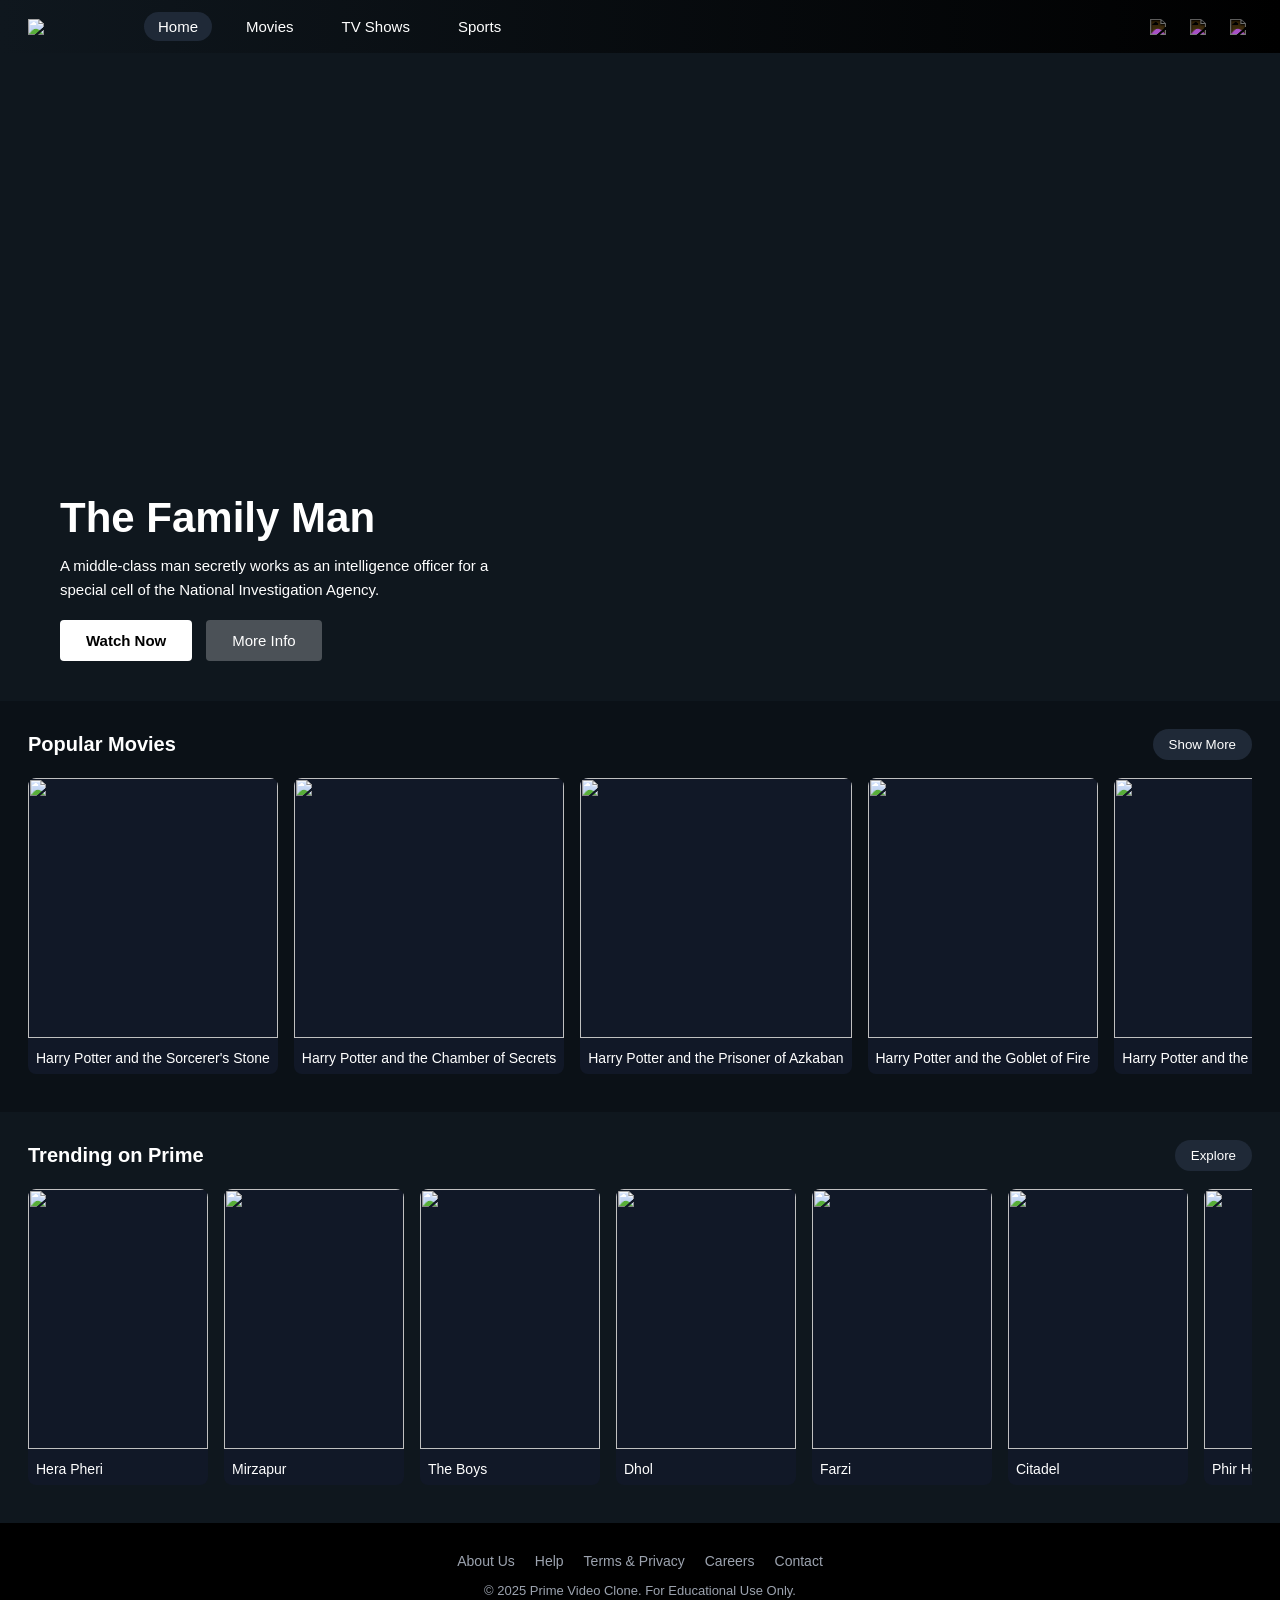
==== index.html @ d3ed19dc "made some minor changes" ====
<!DOCTYPE html>
<html lang="en">
<head>
<meta charset="UTF-8">
<meta name="viewport" content="width=device-width, initial-scale=1.0">
<title>Prime Video Clone</title>
<link rel="stylesheet"href="style.css">
</head>

<body>

<!-- Is code mai sara kaam Navbar ka hua hai  -->
<nav class="navbar">
    <div class="left-nav">
        <img src="https://upload.wikimedia.org/wikipedia/commons/f/f1/Prime_Video.png" class="logo">
        <div class="nav-menu">
            <a class="nav-link active">Home</a>
            <a class="nav-link">Movies</a>
            <a class="nav-link">TV Shows</a>
            <a class="nav-link">Sports</a>
        </div>
    </div>

    <div class="navbar-icons">
        <img src="https://cdn-icons-png.flaticon.com/512/622/622669.png" class="icon">
        <img src="https://cdn-icons-png.flaticon.com/512/2311/2311524.png" class="icon">
        <img src="https://cdn-icons-png.flaticon.com/512/149/149071.png" class="icon">
    </div>
</nav>

<!-- Yahan Par hero scroll ka add kiya gaya hai -->
<section class="hero-scroll">

    <!-- 1 hero -->
    <div class="hero hero-1">
        <div class="hero-overlay">
            <h1>The Family Man</h1>
            <p>
                A middle-class man secretly works as an intelligence officer
                for a special cell of the National Investigation Agency.
            </p>
            <div class="hero-buttons">
                <button class="primary">Watch Now</button>
                <button class="secondary">More Info</button>
            </div>
        </div>
    </div>

    <!-- 2 hero -->
    <div class="hero hero-2">
        <div class="hero-overlay">
            <h1>Paatal Lok</h1>
            <p>
                A down-and-out cop lands the case of a lifetime when four suspects
                are nabbed in an assassination attempt.
            </p>
            <div class="hero-buttons">
                <button class="primary">Watch Now</button>
                <button class="secondary">More Info</button>
            </div>
        </div>
    </div>

    <!-- 3 hero -->
    <div class="hero hero-3">
        <div class="hero-overlay">
            <h1>Harry Potter</h1>
            <p>
                An orphaned boy enrolls in a school of wizardry where he learns
                the truth about himself and his destiny.
            </p>
            <div class="hero-buttons">
                <button class="primary">Watch Now</button>
                <button class="secondary">More Info</button>
            </div>
        </div>
    </div>

</section>

<!--  Yahan se movies jo cards vale hain student card jaise unko add kiya hai  -->
<section class="movies-section">

    <div class="section-header">
        <h2>Popular Movies</h2>
        <button class="show-more">Show More</button>
    </div>

    <div class="movie-row">

        <!-- Harry Potter Series meri favourite movie ko toh add karna hi hai -->
        <div class="movie-card">
            <img src="https://upload.wikimedia.org/wikipedia/en/7/7a/Harry_Potter_and_the_Philosopher%27s_Stone_banner.jpg">
            <span>Harry Potter and the Sorcerer's Stone</span>
        </div>

        <div class="movie-card">
            <img src="https://upload.wikimedia.org/wikipedia/en/c/c0/Harry_Potter_and_the_Chamber_of_Secrets_movie.jpg">
            <span>Harry Potter and the Chamber of Secrets</span>
        </div>

        <div class="movie-card">
            <img src="https://upload.wikimedia.org/wikipedia/en/1/18/Harry_Potter_and_the_Prisoner_of_Azkaban_film_poster.jpg">
            <span>Harry Potter and the Prisoner of Azkaban</span>
        </div>

        <div class="movie-card">
            <img src="https://upload.wikimedia.org/wikipedia/en/c/c9/Harry_Potter_and_the_Goblet_of_Fire_Poster.jpg">
            <span>Harry Potter and the Goblet of Fire</span>
        </div>

        <div class="movie-card">
            <img src="https://upload.wikimedia.org/wikipedia/en/e/e7/Harry_Potter_and_the_Order_of_the_Phoenix_poster.jpg">
            <span>Harry Potter and the Order of the Phoenix</span>
        </div>

        <div class="movie-card">
            <img src="https://upload.wikimedia.org/wikipedia/en/3/3f/Harry_Potter_and_the_Half-Blood_Prince_poster.jpg">
            <span>Harry Potter and the Half-Blood Prince</span>
        </div>

        <div class="movie-card">
            <img src="https://upload.wikimedia.org/wikipedia/en/2/2d/Harry_Potter_and_the_Deathly_Hallows_%E2%80%93_Part_1.jpg">
            <span>Harry Potter and the Deathly Hallows 1</span>
        </div>

    <div class="movie-card">
            <img src="https://upload.wikimedia.org/wikipedia/en/d/df/Harry_Potter_and_the_Deathly_Hallows_%E2%80%93_Part_2.jpg">
            <span>Harry Potter and the Deathly Hallows 2</span>
        </div>

        <!-- Lord of the Rings ye soch raha hun dekhne ko or kuch samj nhi aaya isiliye isko add kar diye -->
        <div class="movie-card">
            <img src="https://upload.wikimedia.org/wikipedia/en/f/fb/Lord_Rings_Fellowship_Ring.jpg">
            <span>The Fellowship of the Ring</span>
        </div>

        <div class="movie-card">
            <img src="https://upload.wikimedia.org/wikipedia/en/a/a1/The_Two_Towers_cover.gif">
            <span>The Two Towers</span>
        </div>

        <div class="movie-card">
            <img src="https://upload.wikimedia.org/wikipedia/en/4/48/Lord_Rings_Return_King.jpg">
            <span>The Return of the King</span>
        </div>

        <div class="movie-card">
            <img src="https://upload.wikimedia.org/wikipedia/en/b/b3/The_Hobbit-_An_Unexpected_Journey.jpeg">
            <span>The Hobbit: An Unexpected Journey</span>
        </div>

    </div>
</section>
<!--  Yahan par trending movie vala add hai code  -->
<section class="movies-section">

    <div class="section-header">
        <h2>Trending on Prime</h2>
        <button class="show-more">Explore</button>
    </div>

    <div class="movie-row">

        <div class="movie-card">
            <img src="https://upload.wikimedia.org/wikipedia/id/5/51/Hera_Pheri_%28poster%29.jpg">
            <span>Hera Pheri</span>
        </div>

        <div class="movie-card">
            <img src="https://encrypted-tbn0.gstatic.com/images?q=tbn:ANd9GcTSgGm6sHhV0Q0McDY_aMxghWZVz_lv9M16Uw&s">
            <span>Mirzapur</span>
        </div>

        <div class="movie-card">
            <img src="https://upload.wikimedia.org/wikipedia/en/thumb/1/14/The_Boys_Season_2.jpg/250px-The_Boys_Season_2.jpg">
            <span>The Boys</span>
        </div>

        <div class="movie-card">
            <img src="https://upload.wikimedia.org/wikipedia/en/2/20/Dhol1.jpg">
            <span>Dhol</span>
        </div>

        <div class="movie-card">
            <img src="https://upload.wikimedia.org/wikipedia/en/d/d2/Farzi.jpeg">
            <span>Farzi</span>
        </div>

        <div class="movie-card">
            <img src="https://upload.wikimedia.org/wikipedia/en/e/e9/Citadel_Amazon_TV_Show_Promotional_Poster_v2.jpg">
            <span>Citadel</span>
        </div>
        <div class="movie-card">
            <img src="https://upload.wikimedia.org/wikipedia/en/3/3a/Still-phir-hera-phir.jpg">
            <span>Phir Hera Pheri</span>
        </div>

<div class="movie-card">
    <img src="https://upload.wikimedia.org/wikipedia/en/4/4c/The_Night_Manager_%28Indian_TV_series%29.jpg">
    <span>The Night Manager</span>
</div>

<div class="movie-card">
    <img src="https://upload.wikimedia.org/wikipedia/en/5/5c/Inside_Edge.jpeg">
    <span>Inside Edge</span>
</div>

<div class="movie-card">
    <img src="https://encrypted-tbn0.gstatic.com/images?q=tbn:ANd9GcTYKkWEEfLd3EkQur0xLGM2RDwYb7VWvTjAUg&s">
    <span>Made in Heaven</span>
</div>

<div class="movie-card">
    <img src="https://upload.wikimedia.org/wikipedia/en/thumb/d/df/3_idiots_poster.jpg/250px-3_idiots_poster.jpg">
    <span>3 Idiots</span>
</div>

<div class="movie-card">
    <img src="https://upload.wikimedia.org/wikipedia/en/b/b4/Taare_Zameen_Par_Like_Stars_on_Earth_poster.png">
    <span>Taare Zameen Par</span>
</div>


    </div>
</section>

<!-- Yahan par footer hai jaise contact me or baki sab isme abhi or add karunga jada abhi samjh aa nhi raha ki kya add karu  -->
<footer class="footer">

    <div class="footer-links">
        <a href="#">About Us</a>
        <a href="#">Help</a>
        <a href="#">Terms & Privacy</a>
        <a href="#">Careers</a>
        <a href="#">Contact</a>
    </div>

    <p class="footer-text">
        &copy; 2025 Prime Video Clone. For Educational Use Only.
    </p>

</footer>


</body>
</html>
---- style.css ----
*{
    margin:0;
    padding:0;
    box-sizing:border-box;
    font-family:Arial, Helvetica, sans-serif;
}

/* ye css part navbar ke liye hi sara kuch karunga */
.navbar{
    display:flex;
    justify-content:space-between;
    align-items:center;
    padding:12px 28px;
    background:linear-gradient(to right,#0f171e,#000);
}

.left-nav{
    display:flex;
    align-items:center;
    gap:26px;
}

.logo{
    width:90px;
}

.nav-menu{
    display:flex;
    gap:20px;
}

.nav-link{
    color:white;
    text-decoration:none;
    padding:6px 14px;
    border-radius:20px;
    font-size:15px;
}
.nav-link.active{
    background-color: #1f2937;
}

:hover.nav-link,nav-link.active{
    background: whitesmoke;
    cursor: pointer;
    color: black;
}

.navbar-icons{
    display:flex;
    gap:18px;
}

.icon{
    width:22px;
    filter:invert(100%);
}

/* ye jo scroll menu add hai hero banner mai */
.hero-scroll{
    display:flex;
    overflow-x:auto;
    scroll-snap-type:x mandatory;
    scroll-behavior:smooth;
}

.hero-scroll::-webkit-scrollbar{
    display:none;
}

/* ye hero banner ke liye edited hai */
.hero{
    min-width:100vw;
    height:72vh;

    background-repeat:no-repeat;
    background-size:contain;          
    background-position:center;
    background-color:#0f171e;

    display:flex;                     
    align-items:flex-end;

    scroll-snap-align:start;
}

/* yaha par hero ke liye image added hai  */
.hero-1{
    background-image:url("https://tva.onscreenasia.com/wp-content/uploads/2025/11/Poster-2-The-Family-Man-S3-Trailer-Launch-Nov-7.jpg");
}
.hero-2{
    background-image:url("paatal.jpg");
}
.hero-3{
    background-image:url("https://wallpapercat.com/w/full/e/c/6/132554-1920x1080-desktop-full-hd-harry-potter-background-photo.jpg");
}

/* ye hero banner ke upar jo buttons or texts aa rahe hain vo sab hai yahan par */
.hero-overlay{
    width:100%;
    max-width:45%;
    padding:40px 60px;
    color:white;

    background:linear-gradient(
        to right,
        rgba(15,23,30,0.95),
        rgba(15,23,30,0.65),
        rgba(15,23,30,0.30),
        transparent
    );
}

.hero-overlay h1{
    font-size:42px;
    margin-bottom:12px;
}

.hero-overlay p{
    font-size:15px;
    line-height:1.6;
    margin-bottom:18px;
}

/* ye kaam button ke liye hai  */
.hero-buttons{
    display:flex;
    gap:14px;
}

.hero-buttons button{
    padding:12px 26px;
    font-size:15px;
    border:none;
    border-radius:4px;
    cursor:pointer;
}

.primary{
    background:white;
    color:black;
    font-weight:600;
}

.secondary{
    background:rgba(255,255,255,0.25);
    color:white;
}

/* yahan se responsive hoga jo mobile view mai added dikhega  */
@media(max-width:768px){

    .nav-menu{
        display:none;
    }

    .hero{
        height:48vh;
    }

    .hero-overlay{
        max-width:100%;
        padding:14px 16px;
        background:linear-gradient(
            to top,
            rgba(15,23,30,0.95),
            rgba(15,23,30,0.6),
            transparent
        );
    }

    .hero-overlay h1{
        font-size:24px;
    }

    .hero-overlay p{
        font-size:13px;
    }

    .hero-buttons button{
        padding:8px 14px;
        font-size:13px;
    }
}
/* ye sab movie vala part rahega  */

.movies-section{
    background:#0f171e;
    padding:28px;
    color:white;
}

.section-header{
    display:flex;
    justify-content:space-between;
    align-items:center;
    margin-bottom:18px;
}

.section-header h2{
    font-size:20px;
}

.show-more{
    background:#1f2937;
    color:white;
    border:none;
    padding:8px 16px;
    border-radius:20px;
    cursor:pointer;
}

.movie-row{
    display:flex;
    gap:16px;
    overflow-x:auto;
    padding-bottom:10px;
}

.movie-row::-webkit-scrollbar{
    display:none;
}

.movie-card{
    min-width:180px;
    background:#111827;
    border-radius:8px;
    overflow:hidden;
    flex-shrink:0;
}

.movie-card img{
    width:100%;
    height:260px;
    object-fit:cover;
}

.movie-card span{
    display:block;
    padding:8px;
    font-size:14px;
}

/* fir bhule hue part yaad aa gaye unke liye naya mobile ka media use kar ke part likunga yahan par  */

@media(max-width:768px){

    .section-header{
        flex-direction:column;
        align-items:flex-start;
        gap:10px;
    }

    .movie-row{
        display:grid;
        grid-template-columns:repeat(2,1fr);
        gap:12px;
        overflow:visible;
    }

    .movie-card{
        min-width:unset;
    }

    .movie-card img{
        height:200px;
    }
}
/* ab ye sara jo niche about or baki sab hai unke liye css hoga yahan par  */

.footer{
    background:#000;
    padding:30px 20px;
    text-align:center;
    color:#9ca3af;
}

.footer-links{
    display:flex;
    justify-content:center;
    gap:20px;
    flex-wrap:wrap;
    margin-bottom:14px;
}

.footer-links a{
    color:#9ca3af;
    text-decoration:none;
    font-size:14px;
    transition:color 0.3s ease;
}

.footer-links a:hover{
    color:#ffffff;
}

.footer-text{
    font-size:13px;
}
 /* movie vale jo card banaya hun unka hover add karna bhul gaya tha vo edhar hoga  */

.movie-card{
    transition:transform 0.3s ease, box-shadow 0.3s ease;
}

.movie-card:hover{
    transform:scale(1.08);
    box-shadow:0 10px 30px rgba(0,0,0,0.6);
    z-index:5;
}

.movie-card span{
    transition:background 0.3s ease;
}

.movie-card:hover span{
    background:#000;
}
/* ye button ka hover hai yahan par  */

.primary:hover{
    background:#000;
    color:#fff;
}

.secondary:hover{
    background:#000;
}
@media(max-width:768px){
    .footer-links{
        gap:12px;
    }
}
/* trending mai thoding si change hai halka edit  */  

.movies-section:nth-of-type(2) {
    background:#0b1117;
}
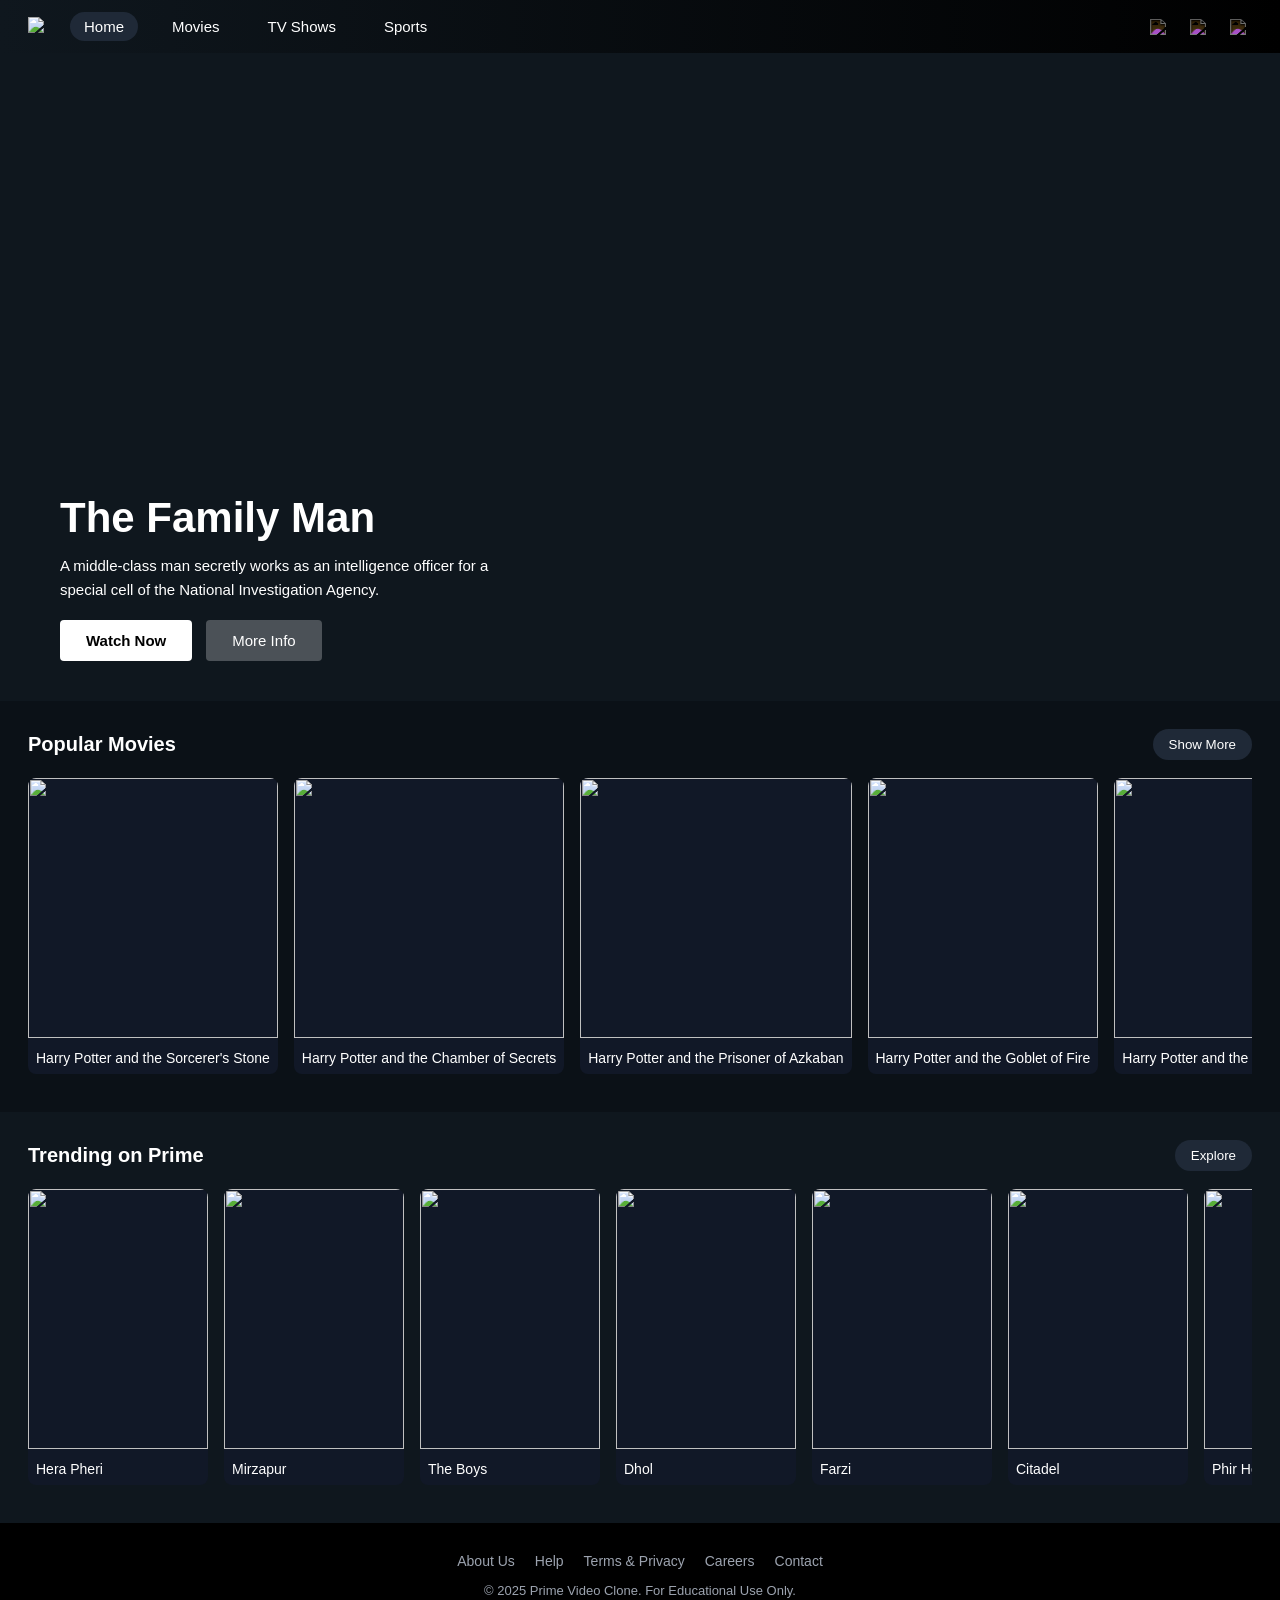
==== commit df1dd7b1: "added movie links" ====
--- a/index.html
+++ b/index.html
@@ -12,7 +12,7 @@
 <!-- Is code mai sara kaam Navbar ka hua hai  -->
 <nav class="navbar">
     <div class="left-nav">
-        <img src="https://upload.wikimedia.org/wikipedia/commons/f/f1/Prime_Video.png" class="logo">
+       <a href="https://www.amazon.com/gp/video/storefront"><img src="https://upload.wikimedia.org/wikipedia/commons/f/f1/Prime_Video.png" class="logo"></a>
         <div class="nav-menu">
             <a class="nav-link active">Home</a>
             <a class="nav-link">Movies</a>
@@ -75,6 +75,19 @@
             </div>
         </div>
     </div>
+   <div class="hero hero-4">
+    <div class="hero-overlay">
+        <h1>Stranger Things</h1>
+        <p></p>
+            A group of kids in a small town discover supernatural events
+            and government conspiracies.
+        </p>
+        <div class="hero-buttons">
+            <button class="primary">Watch Now</button>
+            <button class="secondary">More Info</button>
+        </div>
+    </div>
+   </div>
 
 </section>
 
@@ -90,63 +103,63 @@
 
         <!-- Harry Potter Series meri favourite movie ko toh add karna hi hai -->
         <div class="movie-card">
-            <img src="https://upload.wikimedia.org/wikipedia/en/7/7a/Harry_Potter_and_the_Philosopher%27s_Stone_banner.jpg">
+          <a href="https://www.primevideo.com/detail/Harry-Potter-and-the-Sorcerers-Stone/0JXM9K5QSXG0X1O6M4CHGIYACB"> <img src="https://upload.wikimedia.org/wikipedia/en/7/7a/Harry_Potter_and_the_Philosopher%27s_Stone_banner.jpg"></a>
             <span>Harry Potter and the Sorcerer's Stone</span>
         </div>
 
         <div class="movie-card">
-            <img src="https://upload.wikimedia.org/wikipedia/en/c/c0/Harry_Potter_and_the_Chamber_of_Secrets_movie.jpg">
+           <a href="https://www.primevideo.com/detail/Harry-Potter-and-the-Chamber-of-Secrets/0SLPZNFKIYWDIUSNY78Y1RK4TW"> <img src="https://upload.wikimedia.org/wikipedia/en/c/c0/Harry_Potter_and_the_Chamber_of_Secrets_movie.jpg"></a>
             <span>Harry Potter and the Chamber of Secrets</span>
         </div>
 
         <div class="movie-card">
-            <img src="https://upload.wikimedia.org/wikipedia/en/1/18/Harry_Potter_and_the_Prisoner_of_Azkaban_film_poster.jpg">
+           <a href="https://www.primevideo.com/detail/Harry-Potter-and-the-Prisoner-of-Azkaban/0O76EJ1MXDUQDTJV8IF40WA49C"> <img src="https://upload.wikimedia.org/wikipedia/en/1/18/Harry_Potter_and_the_Prisoner_of_Azkaban_film_poster.jpg"></a>
             <span>Harry Potter and the Prisoner of Azkaban</span>
         </div>
 
         <div class="movie-card">
-            <img src="https://upload.wikimedia.org/wikipedia/en/c/c9/Harry_Potter_and_the_Goblet_of_Fire_Poster.jpg">
+          <a href="https://www.primevideo.com/detail/Harry-Potter-and-the-Goblet-of-Fire/0U8DDDTTE7YEBHTSN7OYXN0BWR"> <img src="https://upload.wikimedia.org/wikipedia/en/c/c9/Harry_Potter_and_the_Goblet_of_Fire_Poster.jpg"></a>
             <span>Harry Potter and the Goblet of Fire</span>
         </div>
 
         <div class="movie-card">
-            <img src="https://upload.wikimedia.org/wikipedia/en/e/e7/Harry_Potter_and_the_Order_of_the_Phoenix_poster.jpg">
+           <a href="https://www.primevideo.com/detail/Harry-Potter-and-the-Order-of-the-Phoenix/0JXM9K5QSXG0X1O6M4CHGIYACB"> <img src="https://upload.wikimedia.org/wikipedia/en/e/e7/Harry_Potter_and_the_Order_of_the_Phoenix_poster.jpg"></a>
             <span>Harry Potter and the Order of the Phoenix</span>
         </div>
 
         <div class="movie-card">
-            <img src="https://upload.wikimedia.org/wikipedia/en/3/3f/Harry_Potter_and_the_Half-Blood_Prince_poster.jpg">
+          <a href="https://www.primevideo.com/detail/Harry-Potter-and-the-Half-Blood-Prince/0JXM9K5QSXG0X1O6M4CHGIYACB"> <img src="https://upload.wikimedia.org/wikipedia/en/3/3f/Harry_Potter_and_the_Half-Blood_Prince_poster.jpg"></a>
             <span>Harry Potter and the Half-Blood Prince</span>
         </div>
 
         <div class="movie-card">
-            <img src="https://upload.wikimedia.org/wikipedia/en/2/2d/Harry_Potter_and_the_Deathly_Hallows_%E2%80%93_Part_1.jpg">
+           <a href="https://www.primevideo.com/detail/Harry-Potter-And-The-Deathly-Hallows---Part-1/0N4SXOJTJ2MHYF5FP83P84G7RL"> <img src="https://upload.wikimedia.org/wikipedia/en/2/2d/Harry_Potter_and_the_Deathly_Hallows_%E2%80%93_Part_1.jpg"></a>
             <span>Harry Potter and the Deathly Hallows 1</span>
         </div>
 
     <div class="movie-card">
-            <img src="https://upload.wikimedia.org/wikipedia/en/d/df/Harry_Potter_and_the_Deathly_Hallows_%E2%80%93_Part_2.jpg">
+          <a href="https://www.primevideo.com/detail/Harry-Potter-And-The-Deathly-Hallows---Part-2/0N4SXOJTJ2MHYF5FP83P84G7RL"> <img src="https://upload.wikimedia.org/wikipedia/en/d/df/Harry_Potter_and_the_Deathly_Hallows_%E2%80%93_Part_2.jpg"></a>
             <span>Harry Potter and the Deathly Hallows 2</span>
         </div>
 
         <!-- Lord of the Rings ye soch raha hun dekhne ko or kuch samj nhi aaya isiliye isko add kar diye -->
         <div class="movie-card">
-            <img src="https://upload.wikimedia.org/wikipedia/en/f/fb/Lord_Rings_Fellowship_Ring.jpg">
+           <a href="https://www.primevideo.com/detail/Lord-of-the-Rings-The-Fellowship-of-the-Ring/0JXM9K5QSXG0X1O6M4CHGIYACB"> <img src="https://upload.wikimedia.org/wikipedia/en/f/fb/Lord_Rings_Fellowship_Ring.jpg"></a>
             <span>The Fellowship of the Ring</span>
         </div>
 
         <div class="movie-card">
-            <img src="https://upload.wikimedia.org/wikipedia/en/a/a1/The_Two_Towers_cover.gif">
+           <a href="https://www.primevideo.com/detail/The-Lord-of-the-Rings-The-Two-Towers/0OSAJRJAW5BHY843QHALJZFUTX"><img src="https://upload.wikimedia.org/wikipedia/en/a/a1/The_Two_Towers_cover.gif"></a>
             <span>The Two Towers</span>
         </div>
 
         <div class="movie-card">
-            <img src="https://upload.wikimedia.org/wikipedia/en/4/48/Lord_Rings_Return_King.jpg">
+          <a href="https://www.primevideo.com/detail/The-Lord-of-the-Rings-The-Return-of-the-King/0NSGBFYAQDZQKEC8BBWKT8GILJ"> <img src="https://upload.wikimedia.org/wikipedia/en/4/48/Lord_Rings_Return_King.jpg"></a>
             <span>The Return of the King</span>
         </div>
 
         <div class="movie-card">
-            <img src="https://upload.wikimedia.org/wikipedia/en/b/b3/The_Hobbit-_An_Unexpected_Journey.jpeg">
+           <a href="https://www.primevideo.com/detail/The-Hobbit-An-Unexpected-Journey/0RZDRRR46MYHPSQE8MNH0HQKZ8"> <img src="https://upload.wikimedia.org/wikipedia/en/b/b3/The_Hobbit-_An_Unexpected_Journey.jpeg"></a>
             <span>The Hobbit: An Unexpected Journey</span>
         </div>
 
@@ -225,7 +238,7 @@
     </div>
 </section>
 
-<!-- Yahan par footer hai jaise contact me or baki sab isme abhi or add karunga jada abhi samjh aa nhi raha ki kya add karu  -->
+<!-- Yahan par footer hai jaise contact me or baki sab isme abhi or add karunga jada abhi samjh aa nhi raha ki kya add karu -->
 <footer class="footer">
 
     <div class="footer-links">
--- a/style.css
+++ b/style.css
@@ -93,6 +93,9 @@
 }
 .hero-3{
     background-image:url("https://wallpapercat.com/w/full/e/c/6/132554-1920x1080-desktop-full-hd-harry-potter-background-photo.jpg");
+}
+.hero-4{
+     background-image:url(https://imgs.search.brave.com/aNgLEC7PIFEDNPk4NkmLKqIiJU1OoALnT8t5gAN66Hw/rs:fit:860:0:0:0/g:ce/aHR0cHM6Ly93YWxs/cGFwZXJjYXQuY29t/L3cvZnVsbC8xLzgv/OC8xMjQxNTEtMTky/MHgxMDgwLWRlc2t0/b3AtZnVsbC1oZC1z/dHJhbmdlci10aGlu/Z3MtYmFja2dyb3Vu/ZC1pbWFnZS5qcGc) 
 }
 
 /* ye hero banner ke upar jo buttons or texts aa rahe hain vo sab hai yahan par */
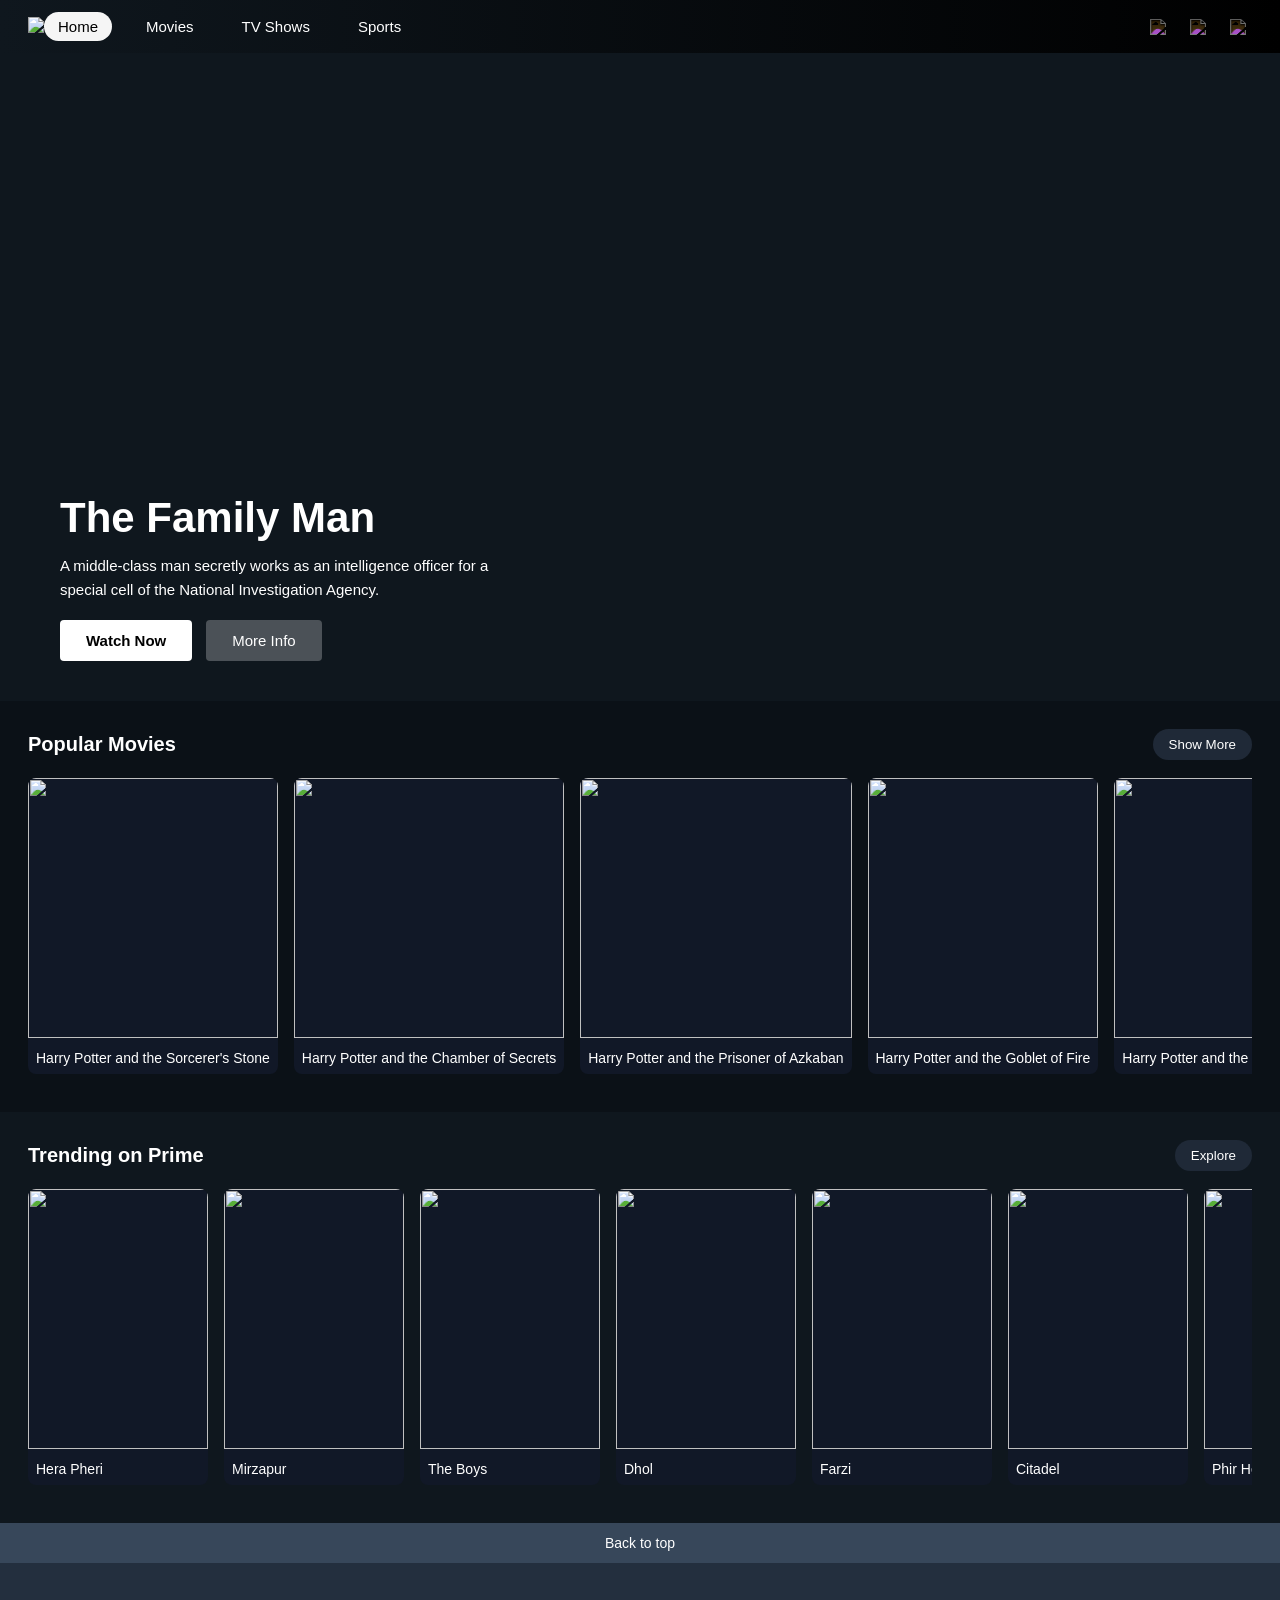
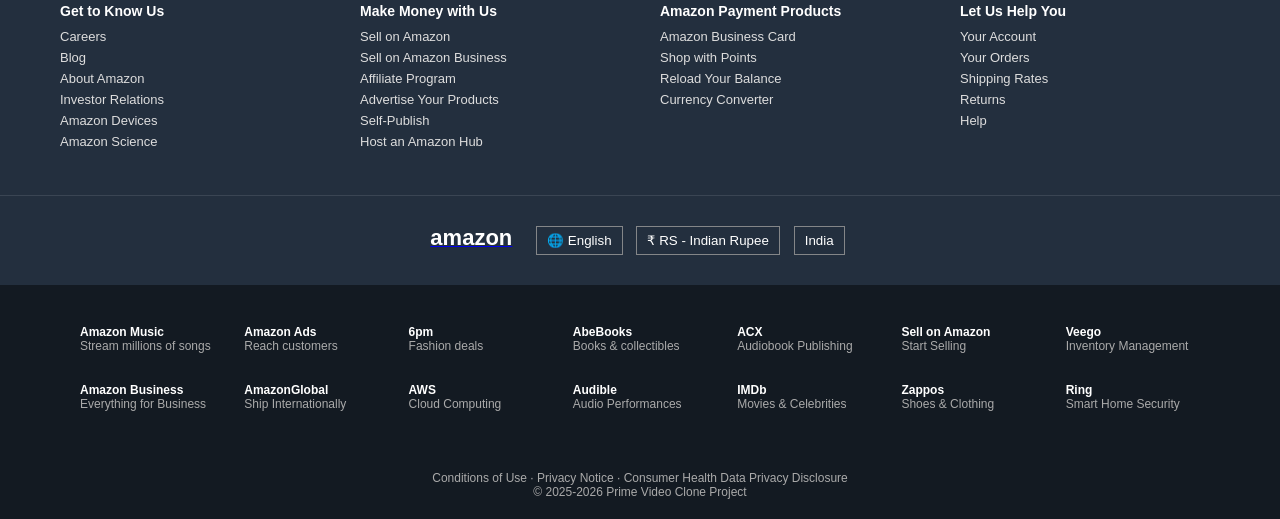
==== commit 087eb8bd: "Almost the site is complete which I have clonned now in future in finding something I will edit acco" ====
--- a/index.html
+++ b/index.html
@@ -11,22 +11,36 @@
 
 <!-- Is code mai sara kaam Navbar ka hua hai  -->
 <nav class="navbar">
-    <div class="left-nav">
-       <a href="https://www.amazon.com/gp/video/storefront"><img src="https://upload.wikimedia.org/wikipedia/commons/f/f1/Prime_Video.png" class="logo"></a>
-        <div class="nav-menu">
-            <a class="nav-link active">Home</a>
-            <a class="nav-link">Movies</a>
-            <a class="nav-link">TV Shows</a>
-            <a class="nav-link">Sports</a>
-        </div>
-    </div>
-
-    <div class="navbar-icons">
-        <img src="https://cdn-icons-png.flaticon.com/512/622/622669.png" class="icon">
-        <img src="https://cdn-icons-png.flaticon.com/512/2311/2311524.png" class="icon">
-        <img src="https://cdn-icons-png.flaticon.com/512/149/149071.png" class="icon">
-    </div>
+
+  <!-- LEFT -->
+  <div class="left-nav">
+    <a href="https://www.amazon.com/gp/video/storefront">
+      <img src="https://upload.wikimedia.org/wikipedia/commons/f/f1/Prime_Video.png" class="logo">
+    </a>
+  </div>
+
+  <!-- CENTER -->
+  <div class="hamburger-wrapper">
+    <input type="checkbox" id="menu-toggle">
+    <label for="menu-toggle" class="hamburger">☰</label>
+
+    <div class="nav-center">
+      <a class="nav-link active">Home</a>
+      <a class="nav-link">Movies</a>
+      <a class="nav-link">TV Shows</a>
+      <a class="nav-link">Sports</a>
+    </div>
+  </div>
+
+  <!-- RIGHT -->
+  <div class="navbar-icons">
+    <img src="https://cdn-icons-png.flaticon.com/512/622/622669.png" class="icon">
+    <img src="https://cdn-icons-png.flaticon.com/512/2311/2311524.png" class="icon">
+    <img src="https://cdn-icons-png.flaticon.com/512/149/149071.png" class="icon">
+  </div>
+
 </nav>
+
 
 <!-- Yahan Par hero scroll ka add kiya gaya hai -->
 <section class="hero-scroll">
@@ -40,8 +54,8 @@
                 for a special cell of the National Investigation Agency.
             </p>
             <div class="hero-buttons">
-                <button class="primary">Watch Now</button>
-                <button class="secondary">More Info</button>
+               <a href="https://www.primevideo.com/detail/The-Family-Man/0RV81WUUHUNK1H2SSUO4FFF6T5"> <button class="primary">Watch Now</button></a>
+               <a href="https://www.imdb.com/title/tt9544034/"><button class="secondary">More Info</button></a>
             </div>
         </div>
     </div>
@@ -55,8 +69,8 @@
                 are nabbed in an assassination attempt.
             </p>
             <div class="hero-buttons">
-                <button class="primary">Watch Now</button>
-                <button class="secondary">More Info</button>
+               <a href="https://www.primevideo.com/detail/Paatal-Lok/0G9IEOHCN8KMY6COD9ILGH7IY5"><button class="primary">Watch Now</button></a>
+               <a href="https://www.imdb.com/title/tt9680440/"><button class="secondary">More Info</button></a>
             </div>
         </div>
     </div>
@@ -70,8 +84,8 @@
                 the truth about himself and his destiny.
             </p>
             <div class="hero-buttons">
-                <button class="primary">Watch Now</button>
-                <button class="secondary">More Info</button>
+               <a href="https://www.primevideo.com/detail/Harry-Potter/0JXM9K5QSXG0X1O6M4CHGIYACB"><button class="primary">Watch Now</button></a>
+                <a href="https://www.imdb.com/list/ls072049366/"><button class="secondary">More Info</button></a>
             </div>
         </div>
     </div>
@@ -83,8 +97,8 @@
             and government conspiracies.
         </p>
         <div class="hero-buttons">
-            <button class="primary">Watch Now</button>
-            <button class="secondary">More Info</button>
+           <a href="https://www.netflix.com/in/title/80057281?source=imdb&fromWatch=true"><button class="primary">Watch Now</button></a>
+            <a href="https://www.imdb.com/title/tt4574334/"><button class="secondary">More Info</button></a>
         </div>
     </div>
    </div>
@@ -176,61 +190,61 @@
     <div class="movie-row">
 
         <div class="movie-card">
-            <img src="https://upload.wikimedia.org/wikipedia/id/5/51/Hera_Pheri_%28poster%29.jpg">
+           <a href="https://www.primevideo.com/detail/Hera-Pheri/0R9WA5MD3Q09FD5MCB8L3LDII9"><img src="https://upload.wikimedia.org/wikipedia/id/5/51/Hera_Pheri_%28poster%29.jpg"></a>
             <span>Hera Pheri</span>
         </div>
 
         <div class="movie-card">
-            <img src="https://encrypted-tbn0.gstatic.com/images?q=tbn:ANd9GcTSgGm6sHhV0Q0McDY_aMxghWZVz_lv9M16Uw&s">
+            <a href="https://www.primevideo.com/detail/Mirzapur/0PDOKMV9CRLOMO5EUKNCUJLG4Q"><img src="https://encrypted-tbn0.gstatic.com/images?q=tbn:ANd9GcTSgGm6sHhV0Q0McDY_aMxghWZVz_lv9M16Uw&s"></a>
             <span>Mirzapur</span>
         </div>
 
         <div class="movie-card">
-            <img src="https://upload.wikimedia.org/wikipedia/en/thumb/1/14/The_Boys_Season_2.jpg/250px-The_Boys_Season_2.jpg">
+           <a href="https://www.primevideo.com/detail/The-Boys/0FVU5GW8977QYZ5QYQ3ONWAMZ6"><img src="https://upload.wikimedia.org/wikipedia/en/thumb/1/14/The_Boys_Season_2.jpg/250px-The_Boys_Season_2.jpg"></a>
             <span>The Boys</span>
         </div>
 
         <div class="movie-card">
-            <img src="https://upload.wikimedia.org/wikipedia/en/2/20/Dhol1.jpg">
+            <a href="https://www.primevideo.com/detail/Dhol/0OPUS2NY4BOVGNO1T396BEPU01"><img src="https://upload.wikimedia.org/wikipedia/en/2/20/Dhol1.jpg"></a>
             <span>Dhol</span>
         </div>
 
         <div class="movie-card">
-            <img src="https://upload.wikimedia.org/wikipedia/en/d/d2/Farzi.jpeg">
+            <a href="https://www.primevideo.com/detail/Farzi/0HDHQAUF5LPWOJRCO025LFJSJI"><img src="https://upload.wikimedia.org/wikipedia/en/d/d2/Farzi.jpeg"></a>
             <span>Farzi</span>
         </div>
 
         <div class="movie-card">
-            <img src="https://upload.wikimedia.org/wikipedia/en/e/e9/Citadel_Amazon_TV_Show_Promotional_Poster_v2.jpg">
+          <a href="https://www.primevideo.com/detail/Citadel/0U5UNXQ1U9T6S6J2XCIV6UAMWF"><img src="https://upload.wikimedia.org/wikipedia/en/e/e9/Citadel_Amazon_TV_Show_Promotional_Poster_v2.jpg"></a>
             <span>Citadel</span>
         </div>
         <div class="movie-card">
-            <img src="https://upload.wikimedia.org/wikipedia/en/3/3a/Still-phir-hera-phir.jpg">
+           <a href="https://www.primevideo.com/detail/Phir-Hera-Pheri/0OAUVK5WZLAMJWN26H0UGZB8LK"><img src="https://upload.wikimedia.org/wikipedia/en/3/3a/Still-phir-hera-phir.jpg"></a>
             <span>Phir Hera Pheri</span>
         </div>
 
 <div class="movie-card">
-    <img src="https://upload.wikimedia.org/wikipedia/en/4/4c/The_Night_Manager_%28Indian_TV_series%29.jpg">
+   <a href="https://www.primevideo.com/detail/The-Night-Manager/0IV5WXSP5Q7XTPBSY98OT47XVF"> <img src="https://upload.wikimedia.org/wikipedia/en/4/4c/The_Night_Manager_%28Indian_TV_series%29.jpg"></a>
     <span>The Night Manager</span>
 </div>
 
 <div class="movie-card">
-    <img src="https://upload.wikimedia.org/wikipedia/en/5/5c/Inside_Edge.jpeg">
+   <a href="https://www.primevideo.com/detail/Inside-Edge/0PDN3DS1B1DWPHDVZ6MTAW1XE9"><img src="https://upload.wikimedia.org/wikipedia/en/5/5c/Inside_Edge.jpeg"></a>
     <span>Inside Edge</span>
 </div>
 
 <div class="movie-card">
-    <img src="https://encrypted-tbn0.gstatic.com/images?q=tbn:ANd9GcTYKkWEEfLd3EkQur0xLGM2RDwYb7VWvTjAUg&s">
+   <a href="https://www.primevideo.com/detail/Made-In-Heaven/0JP36WERGLAJLNET3SZS9XTXJ1"><img src="https://encrypted-tbn0.gstatic.com/images?q=tbn:ANd9GcTYKkWEEfLd3EkQur0xLGM2RDwYb7VWvTjAUg&s"></a>
     <span>Made in Heaven</span>
 </div>
 
 <div class="movie-card">
-    <img src="https://upload.wikimedia.org/wikipedia/en/thumb/d/df/3_idiots_poster.jpg/250px-3_idiots_poster.jpg">
+    <a href="https://www.primevideo.com/detail/3-Idiots/0IMQLIS5J8EC6OLJBZAIAWY0XF"><img src="https://upload.wikimedia.org/wikipedia/en/thumb/d/df/3_idiots_poster.jpg/250px-3_idiots_poster.jpg"></a>
     <span>3 Idiots</span>
 </div>
 
 <div class="movie-card">
-    <img src="https://upload.wikimedia.org/wikipedia/en/b/b4/Taare_Zameen_Par_Like_Stars_on_Earth_poster.png">
+   <a href="https://www.amazon.com/Taare-Zameen-Par-Movies-TV/s?k=Taare+Zameen+Par&rh=n%3A2625373011"><img src="https://upload.wikimedia.org/wikipedia/en/b/b4/Taare_Zameen_Par_Like_Stars_on_Earth_poster.png"></a>
     <span>Taare Zameen Par</span>
 </div>
 
@@ -239,22 +253,96 @@
 </section>
 
 <!-- Yahan par footer hai jaise contact me or baki sab isme abhi or add karunga jada abhi samjh aa nhi raha ki kya add karu -->
-<footer class="footer">
-
-    <div class="footer-links">
-        <a href="#">About Us</a>
-        <a href="#">Help</a>
-        <a href="#">Terms & Privacy</a>
-        <a href="#">Careers</a>
-        <a href="#">Contact</a>
-    </div>
-
-    <p class="footer-text">
-        &copy; 2025 Prime Video Clone. For Educational Use Only.
-    </p>
+<footer class="amazon-footer">
+
+  <!-- Back to top -->
+  <div class="footer-top">
+    <a href="#">Back to top</a>
+  </div>
+
+  <!-- Upper links -->
+  <div class="footer-main">
+    <div>
+      <h4>Get to Know Us</h4>
+      <a>Careers</a>
+      <a>Blog</a>
+      <a>About Amazon</a>
+      <a>Investor Relations</a>
+      <a>Amazon Devices</a>
+      <a>Amazon Science</a>
+    </div>
+
+    <div>
+      <h4>Make Money with Us</h4>
+      <a>Sell on Amazon</a>
+      <a>Sell on Amazon Business</a>
+      <a>Affiliate Program</a>
+      <a>Advertise Your Products</a>
+      <a>Self-Publish</a>
+      <a>Host an Amazon Hub</a>
+    </div>
+
+    <div>
+      <h4>Amazon Payment Products</h4>
+      <a>Amazon Business Card</a>
+      <a>Shop with Points</a>
+      <a>Reload Your Balance</a>
+      <a>Currency Converter</a>
+    </div>
+
+    <div>
+      <h4>Let Us Help You</h4>
+      <a>Your Account</a>
+      <a>Your Orders</a>
+      <a>Shipping Rates</a>
+      <a>Returns</a>
+      <a>Help</a>
+    </div>
+  </div>
+
+  <!-- Logo + language -->
+  <div class="footer-lang">
+    <a href="https://www.amazon.com/?ref_=footer_logo"><span class="logo">amazon</span></a>
+    <div class="lang-dropdown">
+    <button class="lang-btn">🌐 English</button>
+
+    <div class="lang-menu">
+      <label><input type="radio" name="lang" checked> English - EN</label>
+      <label><input type="radio" name="lang"> Español - ES</label>
+      <label><input type="radio" name="lang"> العربية - AR</label>
+      <label><input type="radio" name="lang"> Deutsch - DE</label>
+      <label><input type="radio" name="lang"> हिन्दी - HI</label>
+    </div>
+  </div>
+    <button>&#8377 RS - Indian Rupee </button>
+    <button>India</button>
+  </div>
+
+  <!-- Services grid -->
+  <div class="footer-services">
+    <div><b>Amazon Music</b><span>Stream millions of songs</span></div>
+    <div><b>Amazon Ads</b><span>Reach customers</span></div>
+    <div><b>6pm</b><span>Fashion deals</span></div>
+    <div><b>AbeBooks</b><span>Books & collectibles</span></div>
+    <div><b>ACX</b><span>Audiobook Publishing</span></div>
+    <div><b>Sell on Amazon</b><span>Start Selling</span></div>
+    <div><b>Veego</b><span>Inventory Management</span></div>
+
+    <div><b>Amazon Business</b><span>Everything for Business</span></div>
+    <div><b>AmazonGlobal</b><span>Ship Internationally</span></div>
+    <div><b>AWS</b><span>Cloud Computing</span></div>
+    <div><b>Audible</b><span>Audio Performances</span></div>
+    <div><b>IMDb</b><span>Movies & Celebrities</span></div>
+    <div><b>Zappos</b><span>Shoes & Clothing</span></div>
+    <div><b>Ring</b><span>Smart Home Security</span></div>
+  </div>
+
+  <!-- Legal -->
+  <div class="footer-bottom">
+    <p>Conditions of Use · Privacy Notice · Consumer Health Data Privacy Disclosure</p>
+    <p> &copy 2025-2026 Prime Video Clone Project </p>
+  </div>
 
 </footer>
-
-
 </body>
 </html>
--- a/style.css
+++ b/style.css
@@ -4,11 +4,18 @@
     box-sizing:border-box;
     font-family:Arial, Helvetica, sans-serif;
 }
+#menu-toggle {
+    display: none;
+}
+.hamburger {
+    display: none;
+}
+
 
 /* ye css part navbar ke liye hi sara kuch karunga */
 .navbar{
     display:flex;
-    justify-content:space-between;
+    
     align-items:center;
     padding:12px 28px;
     background:linear-gradient(to right,#0f171e,#000);
@@ -17,14 +24,17 @@
 .left-nav{
     display:flex;
     align-items:center;
-    gap:26px;
-}
-
+    gap: 24px;
+}
+.hamburger-wrapper {
+  display: flex;
+  align-items: center;
+}
 .logo{
     width:90px;
 }
 
-.nav-menu{
+.nav-center{
     display:flex;
     gap:20px;
 }
@@ -40,15 +50,17 @@
     background-color: #1f2937;
 }
 
-:hover.nav-link,nav-link.active{
+.nav-link:hover,
+.nav-link.active{
     background: whitesmoke;
     cursor: pointer;
     color: black;
 }
 
 .navbar-icons{
-    display:flex;
+    display: flex;
     gap:18px;
+    margin-left: auto;
 }
 
 .icon{
@@ -95,7 +107,7 @@
     background-image:url("https://wallpapercat.com/w/full/e/c/6/132554-1920x1080-desktop-full-hd-harry-potter-background-photo.jpg");
 }
 .hero-4{
-     background-image:url(https://imgs.search.brave.com/aNgLEC7PIFEDNPk4NkmLKqIiJU1OoALnT8t5gAN66Hw/rs:fit:860:0:0:0/g:ce/aHR0cHM6Ly93YWxs/cGFwZXJjYXQuY29t/L3cvZnVsbC8xLzgv/OC8xMjQxNTEtMTky/MHgxMDgwLWRlc2t0/b3AtZnVsbC1oZC1z/dHJhbmdlci10aGlu/Z3MtYmFja2dyb3Vu/ZC1pbWFnZS5qcGc) 
+     background-image:url("https://imgs.search.brave.com/aNgLEC7PIFEDNPk4NkmLKqIiJU1OoALnT8t5gAN66Hw/rs:fit:860:0:0:0/g:ce/aHR0cHM6Ly93YWxs/cGFwZXJjYXQuY29t/L3cvZnVsbC8xLzgv/OC8xMjQxNTEtMTky/MHgxMDgwLWRlc2t0/b3AtZnVsbC1oZC1z/dHJhbmdlci10aGlu/Z3MtYmFja2dyb3Vu/ZC1pbWFnZS5qcGc");
 }
 
 /* ye hero banner ke upar jo buttons or texts aa rahe hain vo sab hai yahan par */
@@ -153,7 +165,7 @@
 /* yahan se responsive hoga jo mobile view mai added dikhega  */
 @media(max-width:768px){
 
-    .nav-menu{
+    .nav-center{
         display:none;
     }
 
@@ -244,7 +256,7 @@
     font-size:14px;
 }
 
-/* fir bhule hue part yaad aa gaye unke liye naya mobile ka media use kar ke part likunga yahan par  */
+/* fir bhule hue part yaad aa gaye unke liye naya mobile ka media use kar ke part likha yahan par  */
 
 @media(max-width:768px){
 
@@ -271,35 +283,165 @@
 }
 /* ab ye sara jo niche about or baki sab hai unke liye css hoga yahan par  */
 
-.footer{
-    background:#000;
-    padding:30px 20px;
-    text-align:center;
-    color:#9ca3af;
-}
-
-.footer-links{
-    display:flex;
-    justify-content:center;
-    gap:20px;
-    flex-wrap:wrap;
-    margin-bottom:14px;
-}
-
-.footer-links a{
-    color:#9ca3af;
-    text-decoration:none;
-    font-size:14px;
-    transition:color 0.3s ease;
-}
-
-.footer-links a:hover{
-    color:#ffffff;
-}
-
-.footer-text{
-    font-size:13px;
-}
+.amazon-footer {
+  background: #232f3e;
+  color: #ddd;
+  font-size: 14px;
+}
+
+/* back to top */
+.footer-top {
+  background: #37475a;
+  text-align: center;
+  padding: 12px;
+}
+.footer-top a {
+  color: white;
+  text-decoration: none;
+}
+
+/* main 4 columns */
+.footer-main {
+  display: grid;
+  grid-template-columns: repeat(4, 1fr);
+  gap: 40px;
+  padding: 40px 60px;
+}
+.footer-main h4 {
+  color: white;
+  margin-bottom: 10px;
+}
+.footer-main a {
+  display: block;
+  margin: 6px 0;
+  font-size: 13px;
+  cursor: pointer;
+}
+.footer-main a:hover {
+  text-decoration: underline;
+}
+
+/* language bar */
+.footer-lang {
+  border-top: 1px solid #3a4553;
+  padding: 25px;
+  text-align: center;
+}
+.footer-lang .logo {
+  font-size: 22px;
+  font-weight: bold;
+  color: white;
+  margin-right: 15px;
+  text-decoration: none;
+}
+.footer-lang button {
+  background: transparent;
+  border: 1px solid #848688;
+  color: white;
+  padding: 6px 10px;
+  margin: 5px;
+}
+:hover.footer-lang .logo, .footer-lang button:hover {
+  color: #fff;
+  cursor: pointer;
+  text-decoration: none;
+}
+
+/* services grid */
+.footer-services {
+  background: #131a22;
+  display: grid;
+  grid-template-columns: repeat(7, 1fr);
+  gap: 30px;
+  padding: 40px 80px;
+  font-size: 12px;
+}
+.footer-services div b {
+  display: block;
+  color: white;
+}
+.footer-services div span {
+  color: #aaa;
+}
+
+/* bottom */
+.footer-bottom {
+  background: #131a22;
+  text-align: center;
+  padding: 20px;
+  font-size: 12px;
+  color: #aaa;
+}
+
+/* responsive */
+@media (max-width: 1024px) {
+  .footer-services {
+    grid-template-columns: repeat(4, 1fr);
+  }
+}
+
+@media (max-width: 768px) {
+  .footer-main {
+    grid-template-columns: 1fr 1fr;
+  }
+  .footer-services {
+    grid-template-columns: repeat(2, 1fr);
+    padding: 30px;
+  }
+}
+
+@media (max-width: 480px) {
+  .footer-main {
+    grid-template-columns: 1fr;
+  }
+}
+.lang-dropdown {
+  position: relative;
+  display: inline-block;
+}
+
+.lang-btn {
+  background: transparent;
+  border: 1px solid #848688;
+  color: white;
+  padding: 6px 10px;
+  cursor: pointer;
+}
+
+/* dropdown hidden by default */
+.lang-menu {
+  position: absolute;
+  top: 110%;
+  left: 0;
+  background: white;
+  color: #111;
+  width: 220px;
+  padding: 10px;
+  border-radius: 4px;
+  display: none;
+  z-index: 1000;
+}
+
+/* show on hover */
+.lang-dropdown:hover .lang-menu {
+  display: block;
+}
+
+.lang-menu label {
+  display: block;
+  padding: 6px;
+  font-size: 13px;
+  cursor: pointer;
+}
+
+.lang-menu label:hover {
+  background: #f3f3f3;
+}
+
+.lang-menu input {
+  margin-right: 8px;
+}
+
  /* movie vale jo card banaya hun unka hover add karna bhul gaya tha vo edhar hoga  */
 
 .movie-card{
@@ -339,3 +481,100 @@
 .movies-section:nth-of-type(2) {
     background:#0b1117;
 }
+/* ye navbar ke liye mobile view mai hamburger menu add karne ke liye  */
+@media(max-width:768px){
+    .nav-center{
+        transition: 
+  opacity 0.3s ease,
+  transform 0.3s ease;
+
+        display:none;
+    }
+    .hamburger-wrapper {
+    flex: 1;
+    justify-content: center;
+    position: relative;
+  }
+#menu-toggle {
+    display: none;
+}
+ .hamburger {
+    display: block;
+    font-size: 2rem;
+    color: #eee;
+    cursor: pointer;
+  }
+
+  .nav-center {
+    position: absolute;
+    top: 42px;
+    left: 50%;
+    transform: translateX(-50%) translateY(-10px);
+    width: 220px;
+    background: #2b2b2b;
+    border-radius: 10px;
+    padding: 10px 0;
+
+    display: flex;
+    flex-direction: column;
+    opacity: 0;
+    pointer-events: none;
+    transition: all 0.3s ease;
+    z-index: 9999;
+  }
+
+  #menu-toggle:checked + .hamburger + .nav-center {
+    opacity: 1;
+    transform: translateX(-50%) translateY(0);
+    pointer-events: auto;
+  }
+}
+.nav-link {
+  transition: 
+    background 0.25s ease,
+    color 0.25s ease,
+    transform 0.15s ease;
+}
+
+.nav-link:hover {
+  transform: translateY(-1px);
+}
+.hamburger {
+  transition: transform 0.3s ease;
+}
+
+#menu-toggle:checked + .hamburger {
+  transform: rotate(90deg);
+}
+.hero-buttons button {
+  transition:
+    transform 0.2s ease,
+    box-shadow 0.2s ease;
+}
+
+.hero-buttons button:hover {
+  transform: translateY(-2px);
+  box-shadow: 0 8px 18px rgba(0,0,0,0.4);
+}
+.movie-card img {
+  transition: filter 0.25s ease;
+}
+
+.movie-card:hover img {
+  filter: brightness(1.08);
+}
+.hero-scroll {
+  scroll-snap-type: x mandatory;
+  scroll-behavior: smooth;
+}
+
+.hero {
+  scroll-snap-align: center;
+}
+.navbar-icons :hover {
+    cursor: pointer;
+  transform: scale(1.1);
+    
+
+}
+
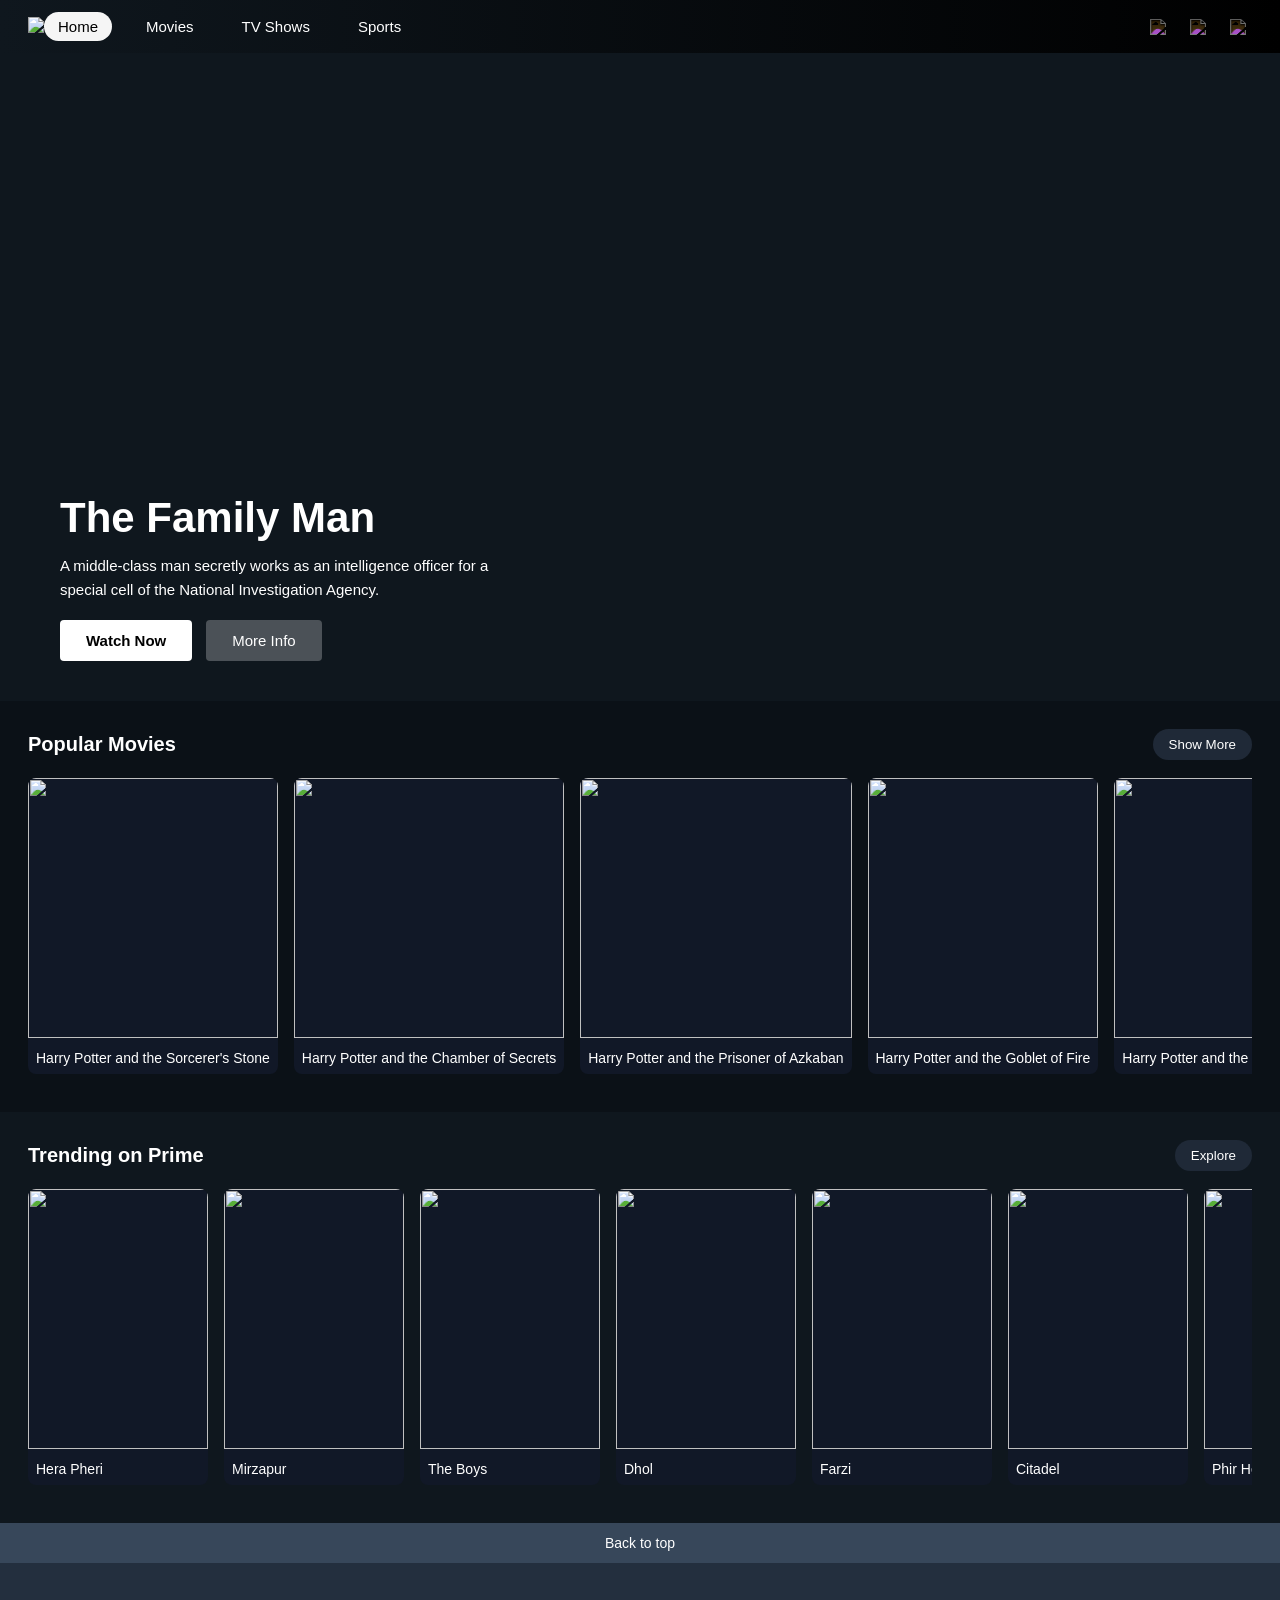
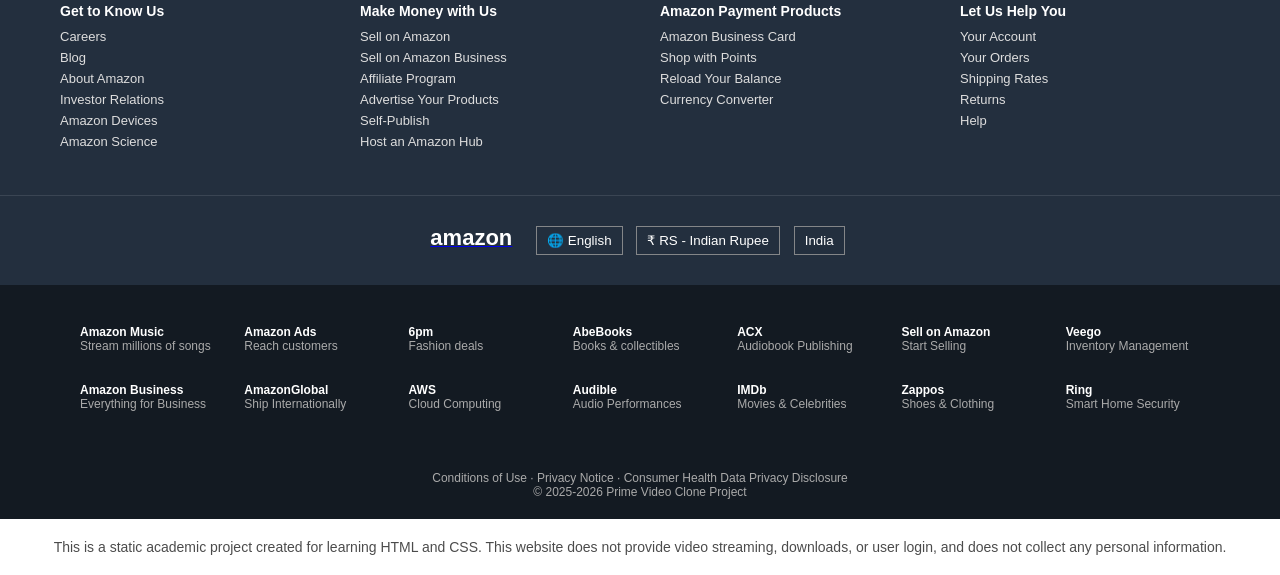
==== commit 48ad585d: "added disclaimer and readme file information" ====
--- a/index.html
+++ b/index.html
@@ -344,5 +344,13 @@
   </div>
 
 </footer>
+<div style="text-align:center; font-size:14px; opacity:0.7; margin:20px;">
+  <p>
+    This is a static academic project created for learning HTML and CSS.
+    This website does not provide video streaming, downloads, or user login,
+    and does not collect any personal information.
+  </p>
+</div>
+
 </body>
 </html>
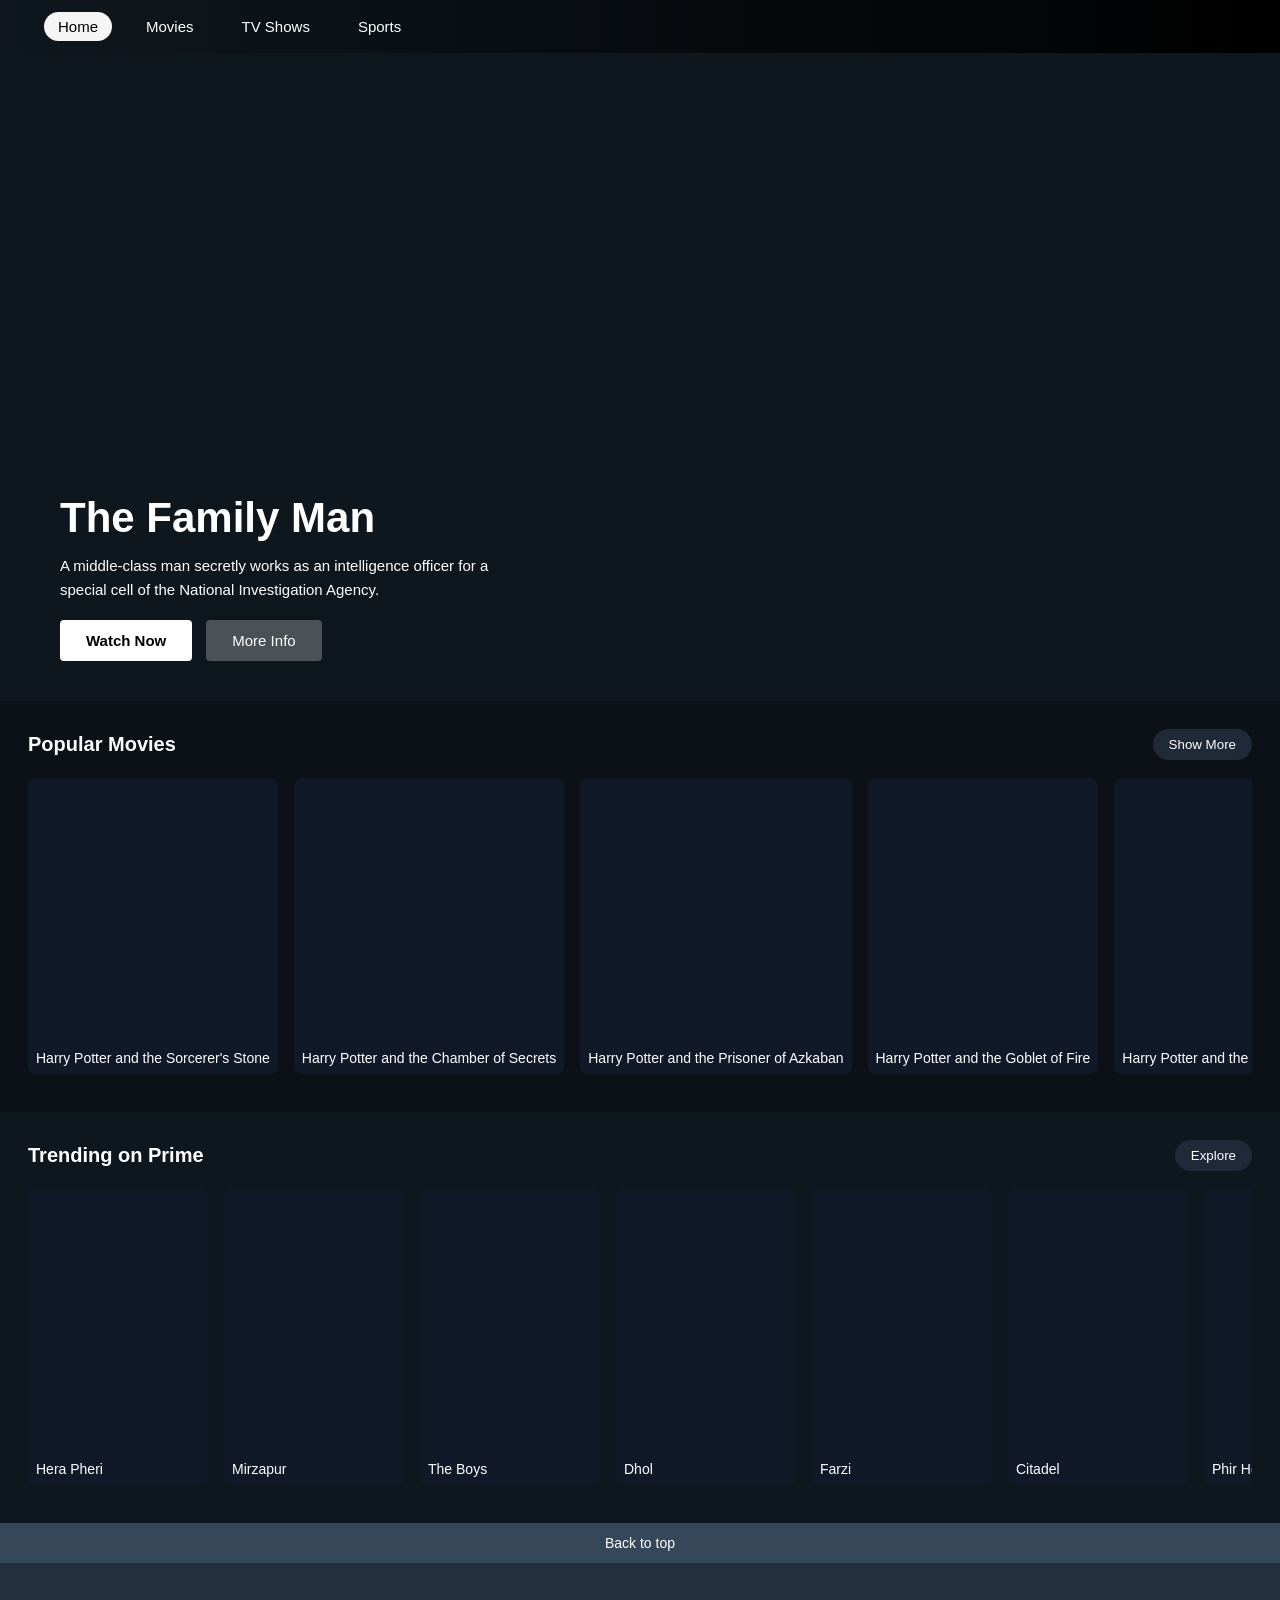
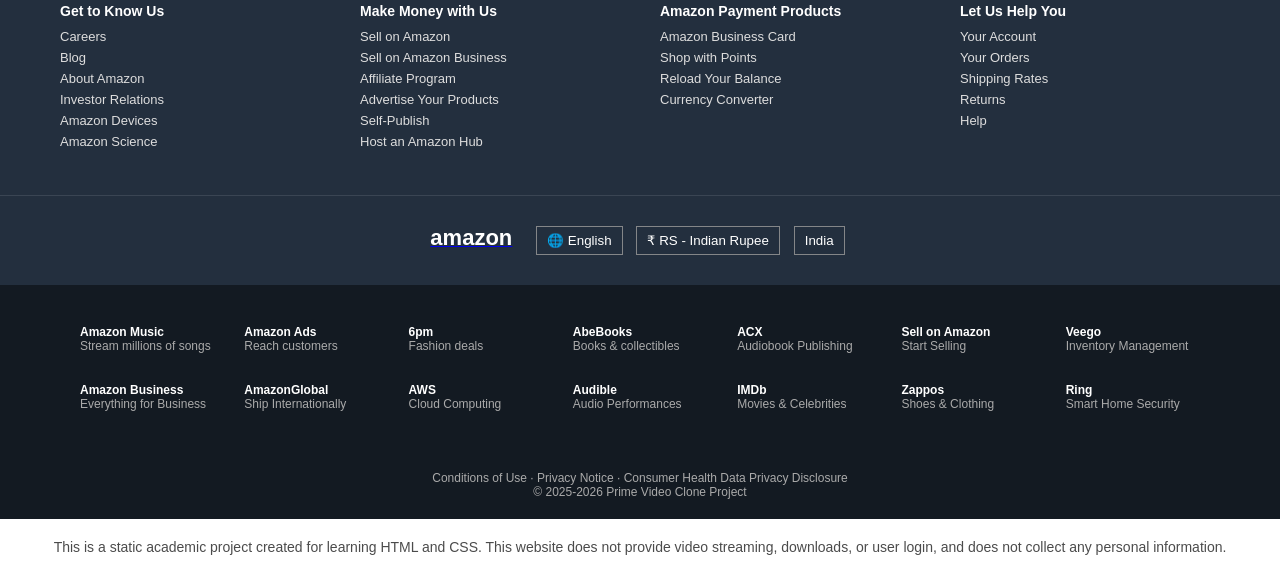
==== commit 03514ed7: "Added Javascipt" ====
--- a/index.html
+++ b/index.html
@@ -137,12 +137,12 @@
         </div>
 
         <div class="movie-card">
-           <a href="https://www.primevideo.com/detail/Harry-Potter-and-the-Order-of-the-Phoenix/0JXM9K5QSXG0X1O6M4CHGIYACB"> <img src="https://upload.wikimedia.org/wikipedia/en/e/e7/Harry_Potter_and_the_Order_of_the_Phoenix_poster.jpg"></a>
+           <a href="https://www.primevideo.com/detail/Harry-Potter-and-the-Order-of-the-Phoenix/0OO13GGXMSLTD0BYRMBMBMXI47"> <img src="https://upload.wikimedia.org/wikipedia/en/e/e7/Harry_Potter_and_the_Order_of_the_Phoenix_poster.jpg"></a>
             <span>Harry Potter and the Order of the Phoenix</span>
         </div>
 
         <div class="movie-card">
-          <a href="https://www.primevideo.com/detail/Harry-Potter-and-the-Half-Blood-Prince/0JXM9K5QSXG0X1O6M4CHGIYACB"> <img src="https://upload.wikimedia.org/wikipedia/en/3/3f/Harry_Potter_and_the_Half-Blood_Prince_poster.jpg"></a>
+          <a href="https://www.primevideo.com/detail/Harry-Potter-and-the-Half-Blood-Prince/0SS5KJYCLUB3VU1DW8MF5UCMQZ"> <img src="https://upload.wikimedia.org/wikipedia/en/3/3f/Harry_Potter_and_the_Half-Blood_Prince_poster.jpg"></a>
             <span>Harry Potter and the Half-Blood Prince</span>
         </div>
 
@@ -152,13 +152,13 @@
         </div>
 
     <div class="movie-card">
-          <a href="https://www.primevideo.com/detail/Harry-Potter-And-The-Deathly-Hallows---Part-2/0N4SXOJTJ2MHYF5FP83P84G7RL"> <img src="https://upload.wikimedia.org/wikipedia/en/d/df/Harry_Potter_and_the_Deathly_Hallows_%E2%80%93_Part_2.jpg"></a>
+          <a href="https://www.primevideo.com/detail/Harry-Potter-and-the-Deathly-Hallows---Part-2/0K34FKPLFE01DV0I8HITAS2MD7"> <img src="https://upload.wikimedia.org/wikipedia/en/d/df/Harry_Potter_and_the_Deathly_Hallows_%E2%80%93_Part_2.jpg"></a>
             <span>Harry Potter and the Deathly Hallows 2</span>
         </div>
 
         <!-- Lord of the Rings ye soch raha hun dekhne ko or kuch samj nhi aaya isiliye isko add kar diye -->
         <div class="movie-card">
-           <a href="https://www.primevideo.com/detail/Lord-of-the-Rings-The-Fellowship-of-the-Ring/0JXM9K5QSXG0X1O6M4CHGIYACB"> <img src="https://upload.wikimedia.org/wikipedia/en/f/fb/Lord_Rings_Fellowship_Ring.jpg"></a>
+           <a href="https://www.primevideo.com/detail/The-Lord-of-the-Rings-The-Fellowship-of-the-Ring/0N0CRBLY1S5GDA4EVTQ34LF5GN"> <img src="https://upload.wikimedia.org/wikipedia/en/f/fb/Lord_Rings_Fellowship_Ring.jpg"></a>
             <span>The Fellowship of the Ring</span>
         </div>
 
@@ -351,6 +351,6 @@
     and does not collect any personal information.
   </p>
 </div>
-
+<script src="script.js"></script>
 </body>
 </html>
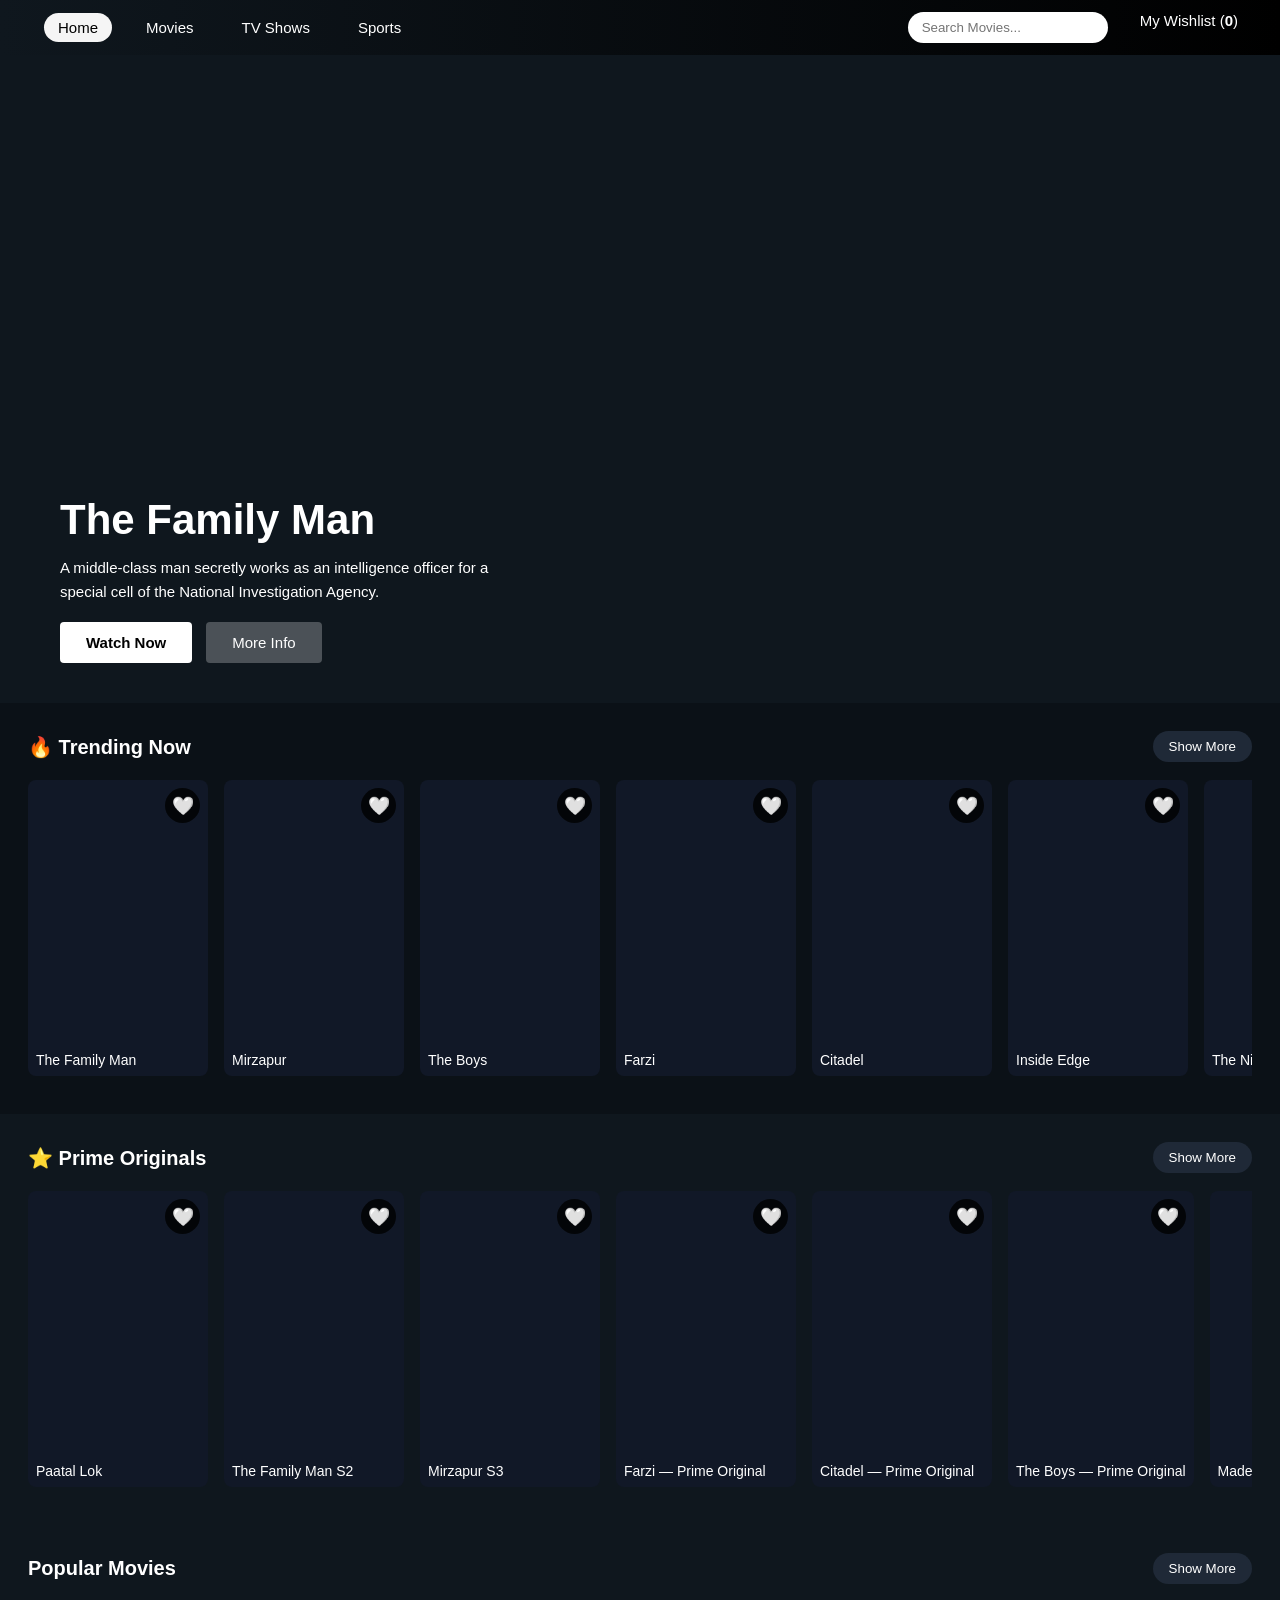
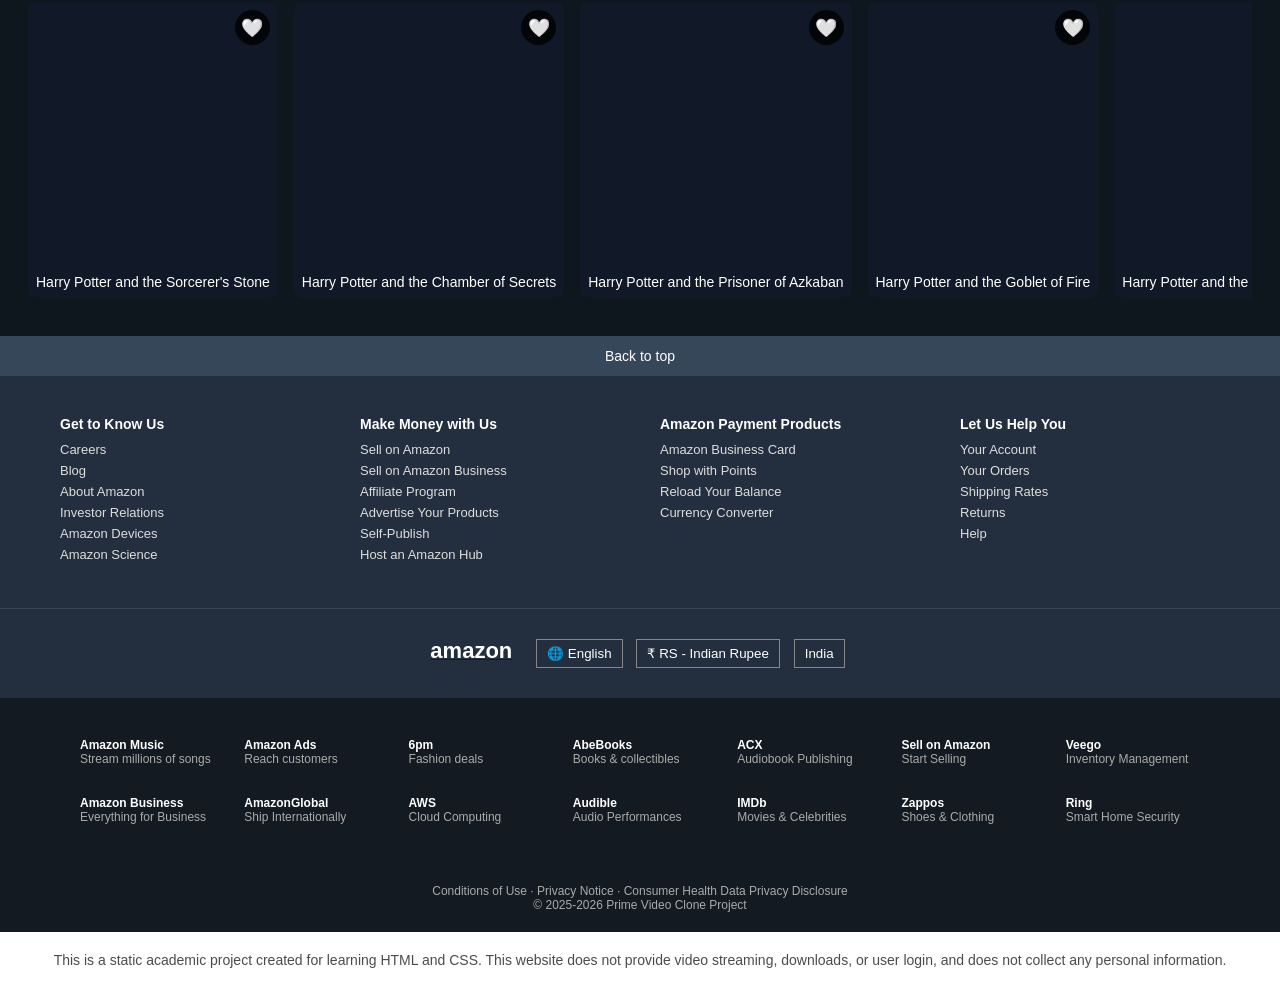
==== commit 63b7c13a: "New Updated Java Script And Wishlist added" ====
--- a/index.html
+++ b/index.html
@@ -4,12 +4,11 @@
 <meta charset="UTF-8">
 <meta name="viewport" content="width=device-width, initial-scale=1.0">
 <title>Prime Video Clone</title>
-<link rel="stylesheet"href="style.css">
+<link rel="stylesheet" href="style.css">
 </head>
 
 <body>
 
-<!-- Is code mai sara kaam Navbar ka hua hai  -->
 <nav class="navbar">
 
   <!-- LEFT -->
@@ -34,15 +33,24 @@
 
   <!-- RIGHT -->
   <div class="navbar-icons">
-    <img src="https://cdn-icons-png.flaticon.com/512/622/622669.png" class="icon">
-    <img src="https://cdn-icons-png.flaticon.com/512/2311/2311524.png" class="icon">
-    <img src="https://cdn-icons-png.flaticon.com/512/149/149071.png" class="icon">
+    <div class="search-container">
+      <input type="text" id="searchInput" placeholder="Search Movies...">
+    </div>
+    <div class="wishlist-nav-wrapper" id="wishlistNavWrapper">
+      <a class="nav-link" id="wishlistLink">My Wishlist (<span id="wishlistCount">0</span>)</a>
+      <div class="wishlist-dropdown" id="wishlistDropdown">
+        <div class="wishlist-dropdown-header">
+          <span>My Wishlist</span>
+          <button id="clearWishlist" class="clear-wishlist-btn">Clear All</button>
+        </div>
+        <div id="wishlistMovies" class="wishlist-dropdown-body"></div>
+      </div>
+    </div>
   </div>
 
 </nav>
 
 
-<!-- Yahan Par hero scroll ka add kiya gaya hai -->
 <section class="hero-scroll">
 
     <!-- 1 hero -->
@@ -54,7 +62,7 @@
                 for a special cell of the National Investigation Agency.
             </p>
             <div class="hero-buttons">
-               <a href="https://www.primevideo.com/detail/The-Family-Man/0RV81WUUHUNK1H2SSUO4FFF6T5"> <button class="primary">Watch Now</button></a>
+               <a href="https://www.primevideo.com/detail/The-Family-Man/0RV81WUUHUNK1H2SSUO4FFF6T5"><button class="primary">Watch Now</button></a>
                <a href="https://www.imdb.com/title/tt9544034/"><button class="secondary">More Info</button></a>
             </div>
         </div>
@@ -89,23 +97,124 @@
             </div>
         </div>
     </div>
-   <div class="hero hero-4">
-    <div class="hero-overlay">
-        <h1>Stranger Things</h1>
-        <p></p>
-            A group of kids in a small town discover supernatural events
-            and government conspiracies.
-        </p>
-        <div class="hero-buttons">
-           <a href="https://www.netflix.com/in/title/80057281?source=imdb&fromWatch=true"><button class="primary">Watch Now</button></a>
-            <a href="https://www.imdb.com/title/tt4574334/"><button class="secondary">More Info</button></a>
-        </div>
-    </div>
-   </div>
+
+    <!-- 4 hero — fixed unclosed <p> tag -->
+    <div class="hero hero-4">
+        <div class="hero-overlay">
+            <h1>Stranger Things</h1>
+            <p>
+                A group of kids in a small town discover supernatural events
+                and government conspiracies.
+            </p>
+            <div class="hero-buttons">
+               <a href="https://www.netflix.com/in/title/80057281?source=imdb&fromWatch=true"><button class="primary">Watch Now</button></a>
+                <a href="https://www.imdb.com/title/tt4574334/"><button class="secondary">More Info</button></a>
+            </div>
+        </div>
+    </div>
 
 </section>
 
-<!--  Yahan se movies jo cards vale hain student card jaise unko add kiya hai  -->
+<!-- Trending Now Section -->
+<section class="movies-section">
+  <div class="section-header">
+    <h2>🔥 Trending Now</h2>
+    <button class="show-more">Show More</button>
+  </div>
+  <div class="movie-row">
+    <div class="movie-card">
+      <button class="wishlist-btn">🤍</button>
+      <a href="https://www.primevideo.com/detail/The-Family-Man/0RV81WUUHUNK1H2SSUO4FFF6T5"><img src="https://tva.onscreenasia.com/wp-content/uploads/2025/11/Poster-2-The-Family-Man-S3-Trailer-Launch-Nov-7.jpg"></a>
+      <span>The Family Man</span>
+    </div>
+    <div class="movie-card">
+      <button class="wishlist-btn">🤍</button>
+      <a href="https://www.primevideo.com/detail/Mirzapur/0PDOKMV9CRLOMO5EUKNCUJLG4Q"><img src="https://encrypted-tbn0.gstatic.com/images?q=tbn:ANd9GcTSgGm6sHhV0Q0McDY_aMxghWZVz_lv9M16Uw&s"></a>
+      <span>Mirzapur</span>
+    </div>
+    <div class="movie-card">
+      <button class="wishlist-btn">🤍</button>
+      <a href="https://www.primevideo.com/detail/The-Boys/0FVU5GW8977QYZ5QYQ3ONWAMZ6"><img src="https://upload.wikimedia.org/wikipedia/en/thumb/1/14/The_Boys_Season_2.jpg/250px-The_Boys_Season_2.jpg"></a>
+      <span>The Boys</span>
+    </div>
+    <div class="movie-card">
+      <button class="wishlist-btn">🤍</button>
+      <a href="https://www.primevideo.com/detail/Farzi/0HDHQAUF5LPWOJRCO025LFJSJI"><img src="https://upload.wikimedia.org/wikipedia/en/d/d2/Farzi.jpeg"></a>
+      <span>Farzi</span>
+    </div>
+    <div class="movie-card">
+      <button class="wishlist-btn">🤍</button>
+      <a href="https://www.primevideo.com/detail/Citadel/0U5UNXQ1U9T6S6J2XCIV6UAMWF"><img src="https://upload.wikimedia.org/wikipedia/en/e/e9/Citadel_Amazon_TV_Show_Promotional_Poster_v2.jpg"></a>
+      <span>Citadel</span>
+    </div>
+    <div class="movie-card">
+      <button class="wishlist-btn">🤍</button>
+      <a href="https://www.primevideo.com/detail/Inside-Edge/0PDN3DS1B1DWPHDVZ6MTAW1XE9"><img src="https://upload.wikimedia.org/wikipedia/en/5/5c/Inside_Edge.jpeg"></a>
+      <span>Inside Edge</span>
+    </div>
+    <div class="movie-card">
+      <button class="wishlist-btn">🤍</button>
+      <a href="https://www.primevideo.com/detail/The-Night-Manager/0IV5WXSP5Q7XTPBSY98OT47XVF"><img src="https://upload.wikimedia.org/wikipedia/en/4/4c/The_Night_Manager_%28Indian_TV_series%29.jpg"></a>
+      <span>The Night Manager</span>
+    </div>
+    <div class="movie-card">
+      <button class="wishlist-btn">🤍</button>
+      <a href="https://www.primevideo.com/detail/Made-In-Heaven/0JP36WERGLAJLNET3SZS9XTXJ1"><img src="https://encrypted-tbn0.gstatic.com/images?q=tbn:ANd9GcTYKkWEEfLd3EkQur0xLGM2RDwYb7VWvTjAUg&s"></a>
+      <span>Made in Heaven</span>
+    </div>
+  </div>
+</section>
+
+<!-- Prime Originals Section -->
+<section class="movies-section">
+  <div class="section-header">
+    <h2>⭐ Prime Originals</h2>
+    <button class="show-more">Show More</button>
+  </div>
+  <div class="movie-row">
+    <div class="movie-card">
+      <button class="wishlist-btn">🤍</button>
+      <a href="https://www.primevideo.com/detail/Paatal-Lok/0G9IEOHCN8KMY6COD9ILGH7IY5"><img src="https://www.nakulanand.in/wp-content/uploads/2021/03/Patallokposter1.jpg"></a>
+      <span>Paatal Lok</span>
+    </div>
+    <div class="movie-card">
+      <button class="wishlist-btn">🤍</button>
+      <a href="https://www.primevideo.com/detail/The-Family-Man/0RV81WUUHUNK1H2SSUO4FFF6T5"><img src="https://image.tmdb.org/t/p/original/rV1UTbYb5I8UAAcuTgOnEnOJhXf.jpg"></a>
+      <span>The Family Man S2</span>
+    </div>
+    <div class="movie-card">
+      <button class="wishlist-btn">🤍</button>
+      <a href="https://www.primevideo.com/detail/Mirzapur/0PDOKMV9CRLOMO5EUKNCUJLG4Q"><img src="https://www.deccanchronicle.com/h-upload/2024/06/10/1096177-mirzapurseason3.webp"></a>
+      <span>Mirzapur S3</span>
+    </div>
+    <div class="movie-card">
+      <button class="wishlist-btn">🤍</button>
+      <a href="https://www.primevideo.com/detail/Farzi/0HDHQAUF5LPWOJRCO025LFJSJI"><img src="https://upload.wikimedia.org/wikipedia/en/d/d2/Farzi.jpeg"></a>
+      <span>Farzi — Prime Original</span>
+    </div>
+    <div class="movie-card">
+      <button class="wishlist-btn">🤍</button>
+      <a href="https://www.primevideo.com/detail/Citadel/0U5UNXQ1U9T6S6J2XCIV6UAMWF"><img src="https://upload.wikimedia.org/wikipedia/en/e/e9/Citadel_Amazon_TV_Show_Promotional_Poster_v2.jpg"></a>
+      <span>Citadel — Prime Original</span>
+    </div>
+    <div class="movie-card">
+      <button class="wishlist-btn">🤍</button>
+      <a href="https://www.primevideo.com/detail/The-Boys/0FVU5GW8977QYZ5QYQ3ONWAMZ6"><img src="https://upload.wikimedia.org/wikipedia/en/thumb/1/14/The_Boys_Season_2.jpg/250px-The_Boys_Season_2.jpg"></a>
+      <span>The Boys — Prime Original</span>
+    </div>
+    <div class="movie-card">
+      <button class="wishlist-btn">🤍</button>
+      <a href="https://www.primevideo.com/detail/Made-In-Heaven/0JP36WERGLAJLNET3SZS9XTXJ1"><img src="https://encrypted-tbn0.gstatic.com/images?q=tbn:ANd9GcTYKkWEEfLd3EkQur0xLGM2RDwYb7VWvTjAUg&s"></a>
+      <span>Made in Heaven S2</span>
+    </div>
+    <div class="movie-card">
+      <button class="wishlist-btn">🤍</button>
+      <a href="https://www.primevideo.com/detail/Inside-Edge/0PDN3DS1B1DWPHDVZ6MTAW1XE9"><img src="https://upload.wikimedia.org/wikipedia/en/5/5c/Inside_Edge.jpeg"></a>
+      <span>Inside Edge S3</span>
+    </div>
+  </div>
+</section>
+
 <section class="movies-section">
 
     <div class="section-header">
@@ -115,152 +224,147 @@
 
     <div class="movie-row">
 
-        <!-- Harry Potter Series meri favourite movie ko toh add karna hi hai -->
-        <div class="movie-card">
-          <a href="https://www.primevideo.com/detail/Harry-Potter-and-the-Sorcerers-Stone/0JXM9K5QSXG0X1O6M4CHGIYACB"> <img src="https://upload.wikimedia.org/wikipedia/en/7/7a/Harry_Potter_and_the_Philosopher%27s_Stone_banner.jpg"></a>
+        <div class="movie-card">
+          <button class="wishlist-btn">🤍</button>
+          <a href="https://www.primevideo.com/detail/Harry-Potter-and-the-Sorcerers-Stone/0JXM9K5QSXG0X1O6M4CHGIYACB"><img src="https://upload.wikimedia.org/wikipedia/en/7/7a/Harry_Potter_and_the_Philosopher%27s_Stone_banner.jpg"></a>
             <span>Harry Potter and the Sorcerer's Stone</span>
         </div>
 
         <div class="movie-card">
-           <a href="https://www.primevideo.com/detail/Harry-Potter-and-the-Chamber-of-Secrets/0SLPZNFKIYWDIUSNY78Y1RK4TW"> <img src="https://upload.wikimedia.org/wikipedia/en/c/c0/Harry_Potter_and_the_Chamber_of_Secrets_movie.jpg"></a>
+          <button class="wishlist-btn">🤍</button>
+           <a href="https://www.primevideo.com/detail/Harry-Potter-and-the-Chamber-of-Secrets/0SLPZNFKIYWDIUSNY78Y1RK4TW"><img src="https://upload.wikimedia.org/wikipedia/en/c/c0/Harry_Potter_and_the_Chamber_of_Secrets_movie.jpg"></a>
             <span>Harry Potter and the Chamber of Secrets</span>
         </div>
 
         <div class="movie-card">
-           <a href="https://www.primevideo.com/detail/Harry-Potter-and-the-Prisoner-of-Azkaban/0O76EJ1MXDUQDTJV8IF40WA49C"> <img src="https://upload.wikimedia.org/wikipedia/en/1/18/Harry_Potter_and_the_Prisoner_of_Azkaban_film_poster.jpg"></a>
+          <button class="wishlist-btn">🤍</button>
+           <a href="https://www.primevideo.com/detail/Harry-Potter-and-the-Prisoner-of-Azkaban/0O76EJ1MXDUQDTJV8IF40WA49C"><img src="https://upload.wikimedia.org/wikipedia/en/1/18/Harry_Potter_and_the_Prisoner_of_Azkaban_film_poster.jpg"></a>
             <span>Harry Potter and the Prisoner of Azkaban</span>
         </div>
 
         <div class="movie-card">
-          <a href="https://www.primevideo.com/detail/Harry-Potter-and-the-Goblet-of-Fire/0U8DDDTTE7YEBHTSN7OYXN0BWR"> <img src="https://upload.wikimedia.org/wikipedia/en/c/c9/Harry_Potter_and_the_Goblet_of_Fire_Poster.jpg"></a>
+          <button class="wishlist-btn">🤍</button>
+          <a href="https://www.primevideo.com/detail/Harry-Potter-and-the-Goblet-of-Fire/0U8DDDTTE7YEBHTSN7OYXN0BWR"><img src="https://upload.wikimedia.org/wikipedia/en/c/c9/Harry_Potter_and_the_Goblet_of_Fire_Poster.jpg"></a>
             <span>Harry Potter and the Goblet of Fire</span>
         </div>
 
         <div class="movie-card">
-           <a href="https://www.primevideo.com/detail/Harry-Potter-and-the-Order-of-the-Phoenix/0OO13GGXMSLTD0BYRMBMBMXI47"> <img src="https://upload.wikimedia.org/wikipedia/en/e/e7/Harry_Potter_and_the_Order_of_the_Phoenix_poster.jpg"></a>
+          <button class="wishlist-btn">🤍</button>
+           <a href="https://www.primevideo.com/detail/Harry-Potter-and-the-Order-of-the-Phoenix/0OO13GGXMSLTD0BYRMBMBMXI47"><img src="https://upload.wikimedia.org/wikipedia/en/e/e7/Harry_Potter_and_the_Order_of_the_Phoenix_poster.jpg"></a>
             <span>Harry Potter and the Order of the Phoenix</span>
         </div>
 
         <div class="movie-card">
-          <a href="https://www.primevideo.com/detail/Harry-Potter-and-the-Half-Blood-Prince/0SS5KJYCLUB3VU1DW8MF5UCMQZ"> <img src="https://upload.wikimedia.org/wikipedia/en/3/3f/Harry_Potter_and_the_Half-Blood_Prince_poster.jpg"></a>
+          <button class="wishlist-btn">🤍</button>
+          <a href="https://www.primevideo.com/detail/Harry-Potter-and-the-Half-Blood-Prince/0SS5KJYCLUB3VU1DW8MF5UCMQZ"><img src="https://upload.wikimedia.org/wikipedia/en/3/3f/Harry_Potter_and_the_Half-Blood_Prince_poster.jpg"></a>
             <span>Harry Potter and the Half-Blood Prince</span>
         </div>
 
         <div class="movie-card">
-           <a href="https://www.primevideo.com/detail/Harry-Potter-And-The-Deathly-Hallows---Part-1/0N4SXOJTJ2MHYF5FP83P84G7RL"> <img src="https://upload.wikimedia.org/wikipedia/en/2/2d/Harry_Potter_and_the_Deathly_Hallows_%E2%80%93_Part_1.jpg"></a>
+          <button class="wishlist-btn">🤍</button>
+           <a href="https://www.primevideo.com/detail/Harry-Potter-And-The-Deathly-Hallows---Part-1/0N4SXOJTJ2MHYF5FP83P84G7RL"><img src="https://upload.wikimedia.org/wikipedia/en/2/2d/Harry_Potter_and_the_Deathly_Hallows_%E2%80%93_Part_1.jpg"></a>
             <span>Harry Potter and the Deathly Hallows 1</span>
         </div>
 
-    <div class="movie-card">
-          <a href="https://www.primevideo.com/detail/Harry-Potter-and-the-Deathly-Hallows---Part-2/0K34FKPLFE01DV0I8HITAS2MD7"> <img src="https://upload.wikimedia.org/wikipedia/en/d/df/Harry_Potter_and_the_Deathly_Hallows_%E2%80%93_Part_2.jpg"></a>
+        <div class="movie-card">
+          <button class="wishlist-btn">🤍</button>
+          <a href="https://www.primevideo.com/detail/Harry-Potter-and-the-Deathly-Hallows---Part-2/0K34FKPLFE01DV0I8HITAS2MD7"><img src="https://upload.wikimedia.org/wikipedia/en/d/df/Harry_Potter_and_the_Deathly_Hallows_%E2%80%93_Part_2.jpg"></a>
             <span>Harry Potter and the Deathly Hallows 2</span>
         </div>
 
-        <!-- Lord of the Rings ye soch raha hun dekhne ko or kuch samj nhi aaya isiliye isko add kar diye -->
-        <div class="movie-card">
-           <a href="https://www.primevideo.com/detail/The-Lord-of-the-Rings-The-Fellowship-of-the-Ring/0N0CRBLY1S5GDA4EVTQ34LF5GN"> <img src="https://upload.wikimedia.org/wikipedia/en/f/fb/Lord_Rings_Fellowship_Ring.jpg"></a>
+        <div class="movie-card">
+          <button class="wishlist-btn">🤍</button>
+           <a href="https://www.primevideo.com/detail/The-Lord-of-the-Rings-The-Fellowship-of-the-Ring/0N0CRBLY1S5GDA4EVTQ34LF5GN"><img src="https://upload.wikimedia.org/wikipedia/en/f/fb/Lord_Rings_Fellowship_Ring.jpg"></a>
             <span>The Fellowship of the Ring</span>
         </div>
 
         <div class="movie-card">
+          <button class="wishlist-btn">🤍</button>
            <a href="https://www.primevideo.com/detail/The-Lord-of-the-Rings-The-Two-Towers/0OSAJRJAW5BHY843QHALJZFUTX"><img src="https://upload.wikimedia.org/wikipedia/en/a/a1/The_Two_Towers_cover.gif"></a>
             <span>The Two Towers</span>
         </div>
 
         <div class="movie-card">
-          <a href="https://www.primevideo.com/detail/The-Lord-of-the-Rings-The-Return-of-the-King/0NSGBFYAQDZQKEC8BBWKT8GILJ"> <img src="https://upload.wikimedia.org/wikipedia/en/4/48/Lord_Rings_Return_King.jpg"></a>
+          <button class="wishlist-btn">🤍</button>
+          <a href="https://www.primevideo.com/detail/The-Lord-of-the-Rings-The-Return-of-the-King/0NSGBFYAQDZQKEC8BBWKT8GILJ"><img src="https://upload.wikimedia.org/wikipedia/en/4/48/Lord_Rings_Return_King.jpg"></a>
             <span>The Return of the King</span>
         </div>
 
         <div class="movie-card">
-           <a href="https://www.primevideo.com/detail/The-Hobbit-An-Unexpected-Journey/0RZDRRR46MYHPSQE8MNH0HQKZ8"> <img src="https://upload.wikimedia.org/wikipedia/en/b/b3/The_Hobbit-_An_Unexpected_Journey.jpeg"></a>
-            <span>The Hobbit: An Unexpected Journey</span>
-        </div>
-
-    </div>
-</section>
-<!--  Yahan par trending movie vala add hai code  -->
-<section class="movies-section">
-
-    <div class="section-header">
-        <h2>Trending on Prime</h2>
-        <button class="show-more">Explore</button>
-    </div>
-
-    <div class="movie-row">
-
-        <div class="movie-card">
-           <a href="https://www.primevideo.com/detail/Hera-Pheri/0R9WA5MD3Q09FD5MCB8L3LDII9"><img src="https://upload.wikimedia.org/wikipedia/id/5/51/Hera_Pheri_%28poster%29.jpg"></a>
-            <span>Hera Pheri</span>
-        </div>
-
-        <div class="movie-card">
+          <button class="wishlist-btn">🤍</button>
             <a href="https://www.primevideo.com/detail/Mirzapur/0PDOKMV9CRLOMO5EUKNCUJLG4Q"><img src="https://encrypted-tbn0.gstatic.com/images?q=tbn:ANd9GcTSgGm6sHhV0Q0McDY_aMxghWZVz_lv9M16Uw&s"></a>
             <span>Mirzapur</span>
         </div>
 
         <div class="movie-card">
+          <button class="wishlist-btn">🤍</button>
            <a href="https://www.primevideo.com/detail/The-Boys/0FVU5GW8977QYZ5QYQ3ONWAMZ6"><img src="https://upload.wikimedia.org/wikipedia/en/thumb/1/14/The_Boys_Season_2.jpg/250px-The_Boys_Season_2.jpg"></a>
             <span>The Boys</span>
         </div>
 
         <div class="movie-card">
+          <button class="wishlist-btn">🤍</button>
             <a href="https://www.primevideo.com/detail/Dhol/0OPUS2NY4BOVGNO1T396BEPU01"><img src="https://upload.wikimedia.org/wikipedia/en/2/20/Dhol1.jpg"></a>
             <span>Dhol</span>
         </div>
 
         <div class="movie-card">
+          <button class="wishlist-btn">🤍</button>
             <a href="https://www.primevideo.com/detail/Farzi/0HDHQAUF5LPWOJRCO025LFJSJI"><img src="https://upload.wikimedia.org/wikipedia/en/d/d2/Farzi.jpeg"></a>
             <span>Farzi</span>
         </div>
 
         <div class="movie-card">
+          <button class="wishlist-btn">🤍</button>
           <a href="https://www.primevideo.com/detail/Citadel/0U5UNXQ1U9T6S6J2XCIV6UAMWF"><img src="https://upload.wikimedia.org/wikipedia/en/e/e9/Citadel_Amazon_TV_Show_Promotional_Poster_v2.jpg"></a>
             <span>Citadel</span>
         </div>
-        <div class="movie-card">
+
+        <div class="movie-card">
+          <button class="wishlist-btn">🤍</button>
            <a href="https://www.primevideo.com/detail/Phir-Hera-Pheri/0OAUVK5WZLAMJWN26H0UGZB8LK"><img src="https://upload.wikimedia.org/wikipedia/en/3/3a/Still-phir-hera-phir.jpg"></a>
             <span>Phir Hera Pheri</span>
         </div>
 
-<div class="movie-card">
-   <a href="https://www.primevideo.com/detail/The-Night-Manager/0IV5WXSP5Q7XTPBSY98OT47XVF"> <img src="https://upload.wikimedia.org/wikipedia/en/4/4c/The_Night_Manager_%28Indian_TV_series%29.jpg"></a>
-    <span>The Night Manager</span>
-</div>
-
-<div class="movie-card">
-   <a href="https://www.primevideo.com/detail/Inside-Edge/0PDN3DS1B1DWPHDVZ6MTAW1XE9"><img src="https://upload.wikimedia.org/wikipedia/en/5/5c/Inside_Edge.jpeg"></a>
-    <span>Inside Edge</span>
-</div>
-
-<div class="movie-card">
-   <a href="https://www.primevideo.com/detail/Made-In-Heaven/0JP36WERGLAJLNET3SZS9XTXJ1"><img src="https://encrypted-tbn0.gstatic.com/images?q=tbn:ANd9GcTYKkWEEfLd3EkQur0xLGM2RDwYb7VWvTjAUg&s"></a>
-    <span>Made in Heaven</span>
-</div>
-
-<div class="movie-card">
-    <a href="https://www.primevideo.com/detail/3-Idiots/0IMQLIS5J8EC6OLJBZAIAWY0XF"><img src="https://upload.wikimedia.org/wikipedia/en/thumb/d/df/3_idiots_poster.jpg/250px-3_idiots_poster.jpg"></a>
-    <span>3 Idiots</span>
-</div>
-
-<div class="movie-card">
-   <a href="https://www.amazon.com/Taare-Zameen-Par-Movies-TV/s?k=Taare+Zameen+Par&rh=n%3A2625373011"><img src="https://upload.wikimedia.org/wikipedia/en/b/b4/Taare_Zameen_Par_Like_Stars_on_Earth_poster.png"></a>
-    <span>Taare Zameen Par</span>
-</div>
-
+        <div class="movie-card">
+           <button class="wishlist-btn">🤍</button>
+           <a href="https://www.primevideo.com/detail/The-Night-Manager/0IV5WXSP5Q7XTPBSY98OT47XVF"><img src="https://upload.wikimedia.org/wikipedia/en/4/4c/The_Night_Manager_%28Indian_TV_series%29.jpg"></a>
+            <span>The Night Manager</span>
+        </div>
+
+        <div class="movie-card">
+           <button class="wishlist-btn">🤍</button>
+           <a href="https://www.primevideo.com/detail/Inside-Edge/0PDN3DS1B1DWPHDVZ6MTAW1XE9"><img src="https://upload.wikimedia.org/wikipedia/en/5/5c/Inside_Edge.jpeg"></a>
+            <span>Inside Edge</span>
+        </div>
+
+        <div class="movie-card">
+           <button class="wishlist-btn">🤍</button>
+           <a href="https://www.primevideo.com/detail/Made-In-Heaven/0JP36WERGLAJLNET3SZS9XTXJ1"><img src="https://encrypted-tbn0.gstatic.com/images?q=tbn:ANd9GcTYKkWEEfLd3EkQur0xLGM2RDwYb7VWvTjAUg&s"></a>
+            <span>Made in Heaven</span>
+        </div>
+
+        <div class="movie-card">
+           <button class="wishlist-btn">🤍</button>
+            <a href="https://www.primevideo.com/detail/3-Idiots/0IMQLIS5J8EC6OLJBZAIAWY0XF"><img src="https://upload.wikimedia.org/wikipedia/en/thumb/d/df/3_idiots_poster.jpg/250px-3_idiots_poster.jpg"></a>
+            <span>3 Idiots</span>
+        </div>
+
+        <div class="movie-card">
+           <button class="wishlist-btn">🤍</button>
+           <a href="https://www.amazon.com/Taare-Zameen-Par-Movies-TV/s?k=Taare+Zameen+Par&rh=n%3A2625373011"><img src="https://upload.wikimedia.org/wikipedia/en/b/b4/Taare_Zameen_Par_Like_Stars_on_Earth_poster.png"></a>
+            <span>Taare Zameen Par</span>
+        </div>
 
     </div>
 </section>
 
-<!-- Yahan par footer hai jaise contact me or baki sab isme abhi or add karunga jada abhi samjh aa nhi raha ki kya add karu -->
 <footer class="amazon-footer">
 
-  <!-- Back to top -->
   <div class="footer-top">
     <a href="#">Back to top</a>
   </div>
 
-  <!-- Upper links -->
   <div class="footer-main">
     <div>
       <h4>Get to Know Us</h4>
@@ -271,7 +375,6 @@
       <a>Amazon Devices</a>
       <a>Amazon Science</a>
     </div>
-
     <div>
       <h4>Make Money with Us</h4>
       <a>Sell on Amazon</a>
@@ -281,7 +384,6 @@
       <a>Self-Publish</a>
       <a>Host an Amazon Hub</a>
     </div>
-
     <div>
       <h4>Amazon Payment Products</h4>
       <a>Amazon Business Card</a>
@@ -289,7 +391,6 @@
       <a>Reload Your Balance</a>
       <a>Currency Converter</a>
     </div>
-
     <div>
       <h4>Let Us Help You</h4>
       <a>Your Account</a>
@@ -300,25 +401,22 @@
     </div>
   </div>
 
-  <!-- Logo + language -->
   <div class="footer-lang">
     <a href="https://www.amazon.com/?ref_=footer_logo"><span class="logo">amazon</span></a>
     <div class="lang-dropdown">
-    <button class="lang-btn">🌐 English</button>
-
-    <div class="lang-menu">
-      <label><input type="radio" name="lang" checked> English - EN</label>
-      <label><input type="radio" name="lang"> Español - ES</label>
-      <label><input type="radio" name="lang"> العربية - AR</label>
-      <label><input type="radio" name="lang"> Deutsch - DE</label>
-      <label><input type="radio" name="lang"> हिन्दी - HI</label>
-    </div>
-  </div>
-    <button>&#8377 RS - Indian Rupee </button>
+      <button class="lang-btn">🌐 English</button>
+      <div class="lang-menu">
+        <label><input type="radio" name="lang" checked> English - EN</label>
+        <label><input type="radio" name="lang"> Español - ES</label>
+        <label><input type="radio" name="lang"> العربية - AR</label>
+        <label><input type="radio" name="lang"> Deutsch - DE</label>
+        <label><input type="radio" name="lang"> हिन्दी - HI</label>
+      </div>
+    </div>
+    <button>&#8377 RS - Indian Rupee</button>
     <button>India</button>
   </div>
 
-  <!-- Services grid -->
   <div class="footer-services">
     <div><b>Amazon Music</b><span>Stream millions of songs</span></div>
     <div><b>Amazon Ads</b><span>Reach customers</span></div>
@@ -327,7 +425,6 @@
     <div><b>ACX</b><span>Audiobook Publishing</span></div>
     <div><b>Sell on Amazon</b><span>Start Selling</span></div>
     <div><b>Veego</b><span>Inventory Management</span></div>
-
     <div><b>Amazon Business</b><span>Everything for Business</span></div>
     <div><b>AmazonGlobal</b><span>Ship Internationally</span></div>
     <div><b>AWS</b><span>Cloud Computing</span></div>
@@ -337,13 +434,13 @@
     <div><b>Ring</b><span>Smart Home Security</span></div>
   </div>
 
-  <!-- Legal -->
   <div class="footer-bottom">
     <p>Conditions of Use · Privacy Notice · Consumer Health Data Privacy Disclosure</p>
-    <p> &copy 2025-2026 Prime Video Clone Project </p>
+    <p>&copy; 2025-2026 Prime Video Clone Project</p>
   </div>
 
 </footer>
+
 <div style="text-align:center; font-size:14px; opacity:0.7; margin:20px;">
   <p>
     This is a static academic project created for learning HTML and CSS.
@@ -351,6 +448,7 @@
     and does not collect any personal information.
   </p>
 </div>
+
 <script src="script.js"></script>
 </body>
 </html>
--- a/style.css
+++ b/style.css
@@ -577,4 +577,178 @@
     
 
 }
-
+.search-container input{
+    width:200px;
+    padding:8px 14px;
+    border:none;
+    border-radius:20px;
+    outline:none;
+}
+
+.movie-card{
+    position:relative;
+}
+
+.wishlist-btn{
+    position:absolute;
+    top:8px;
+    right:8px;
+    width:35px;
+    height:35px;
+    border:none;
+    border-radius:50%;
+    background:rgba(0,0,0,0.8);
+    color:white;
+    font-size:18px;
+    cursor:pointer;
+    z-index:100;
+}
+
+.wishlist-btn.active{
+    background:#e50914;
+}
+
+
+/* =========================================
+   WISHLIST NAV DROPDOWN
+========================================= */
+
+.wishlist-nav-wrapper {
+  position: relative;
+}
+
+#wishlistLink {
+  white-space: nowrap;
+  cursor: pointer;
+  user-select: none;
+}
+
+#wishlistCount {
+  font-weight: 700;
+}
+
+.wishlist-dropdown {
+  display: none;
+  position: absolute;
+  top: calc(100% + 10px);
+  right: 0;
+  width: 320px;
+  max-height: 480px;
+  background: #1a2535;
+  border: 1px solid #2e3f55;
+  border-radius: 10px;
+  box-shadow: 0 12px 40px rgba(0, 0, 0, 0.7);
+  z-index: 99999;
+  overflow: hidden;
+  flex-direction: column;
+}
+
+.wishlist-dropdown.open {
+  display: flex;
+}
+
+.wishlist-dropdown-header {
+  display: flex;
+  justify-content: space-between;
+  align-items: center;
+  padding: 12px 16px;
+  border-bottom: 1px solid #2e3f55;
+  color: white;
+  font-size: 15px;
+  font-weight: 600;
+  flex-shrink: 0;
+}
+
+.clear-wishlist-btn {
+  background: transparent;
+  border: 1px solid #e50914;
+  color: #e50914;
+  padding: 4px 10px;
+  border-radius: 14px;
+  font-size: 12px;
+  cursor: pointer;
+  transition: background 0.2s, color 0.2s;
+}
+
+.clear-wishlist-btn:hover {
+  background: #e50914;
+  color: white;
+}
+
+.wishlist-dropdown-body {
+  overflow-y: auto;
+  flex: 1;
+  padding: 10px;
+  display: flex;
+  flex-direction: column;
+  gap: 10px;
+}
+
+.wishlist-dropdown-body::-webkit-scrollbar {
+  width: 5px;
+}
+
+.wishlist-dropdown-body::-webkit-scrollbar-track {
+  background: #111;
+}
+
+.wishlist-dropdown-body::-webkit-scrollbar-thumb {
+  background: #3a4f6a;
+  border-radius: 4px;
+}
+
+/* Each item row inside dropdown */
+.wishlist-item {
+  display: flex;
+  align-items: center;
+  gap: 12px;
+  background: #111827;
+  border-radius: 8px;
+  overflow: hidden;
+  padding-right: 10px;
+}
+
+.wishlist-item img {
+  width: 60px;
+  height: 80px;
+  object-fit: cover;
+  flex-shrink: 0;
+}
+
+.wishlist-item-name {
+  color: white;
+  font-size: 13px;
+  flex: 1;
+  line-height: 1.4;
+}
+
+.wishlist-remove-btn {
+  background: transparent;
+  border: none;
+  color: #aaa;
+  font-size: 18px;
+  cursor: pointer;
+  flex-shrink: 0;
+  transition: color 0.2s;
+  padding: 4px;
+}
+
+.wishlist-remove-btn:hover {
+  color: #e50914;
+}
+
+.wishlist-empty-msg {
+  color: #aaa;
+  font-size: 14px;
+  text-align: center;
+  padding: 30px 10px;
+}
+
+/* Mobile: make dropdown full-width */
+@media (max-width: 768px) {
+  .wishlist-dropdown {
+    width: 90vw;
+    right: -10px;
+  }
+}
+
